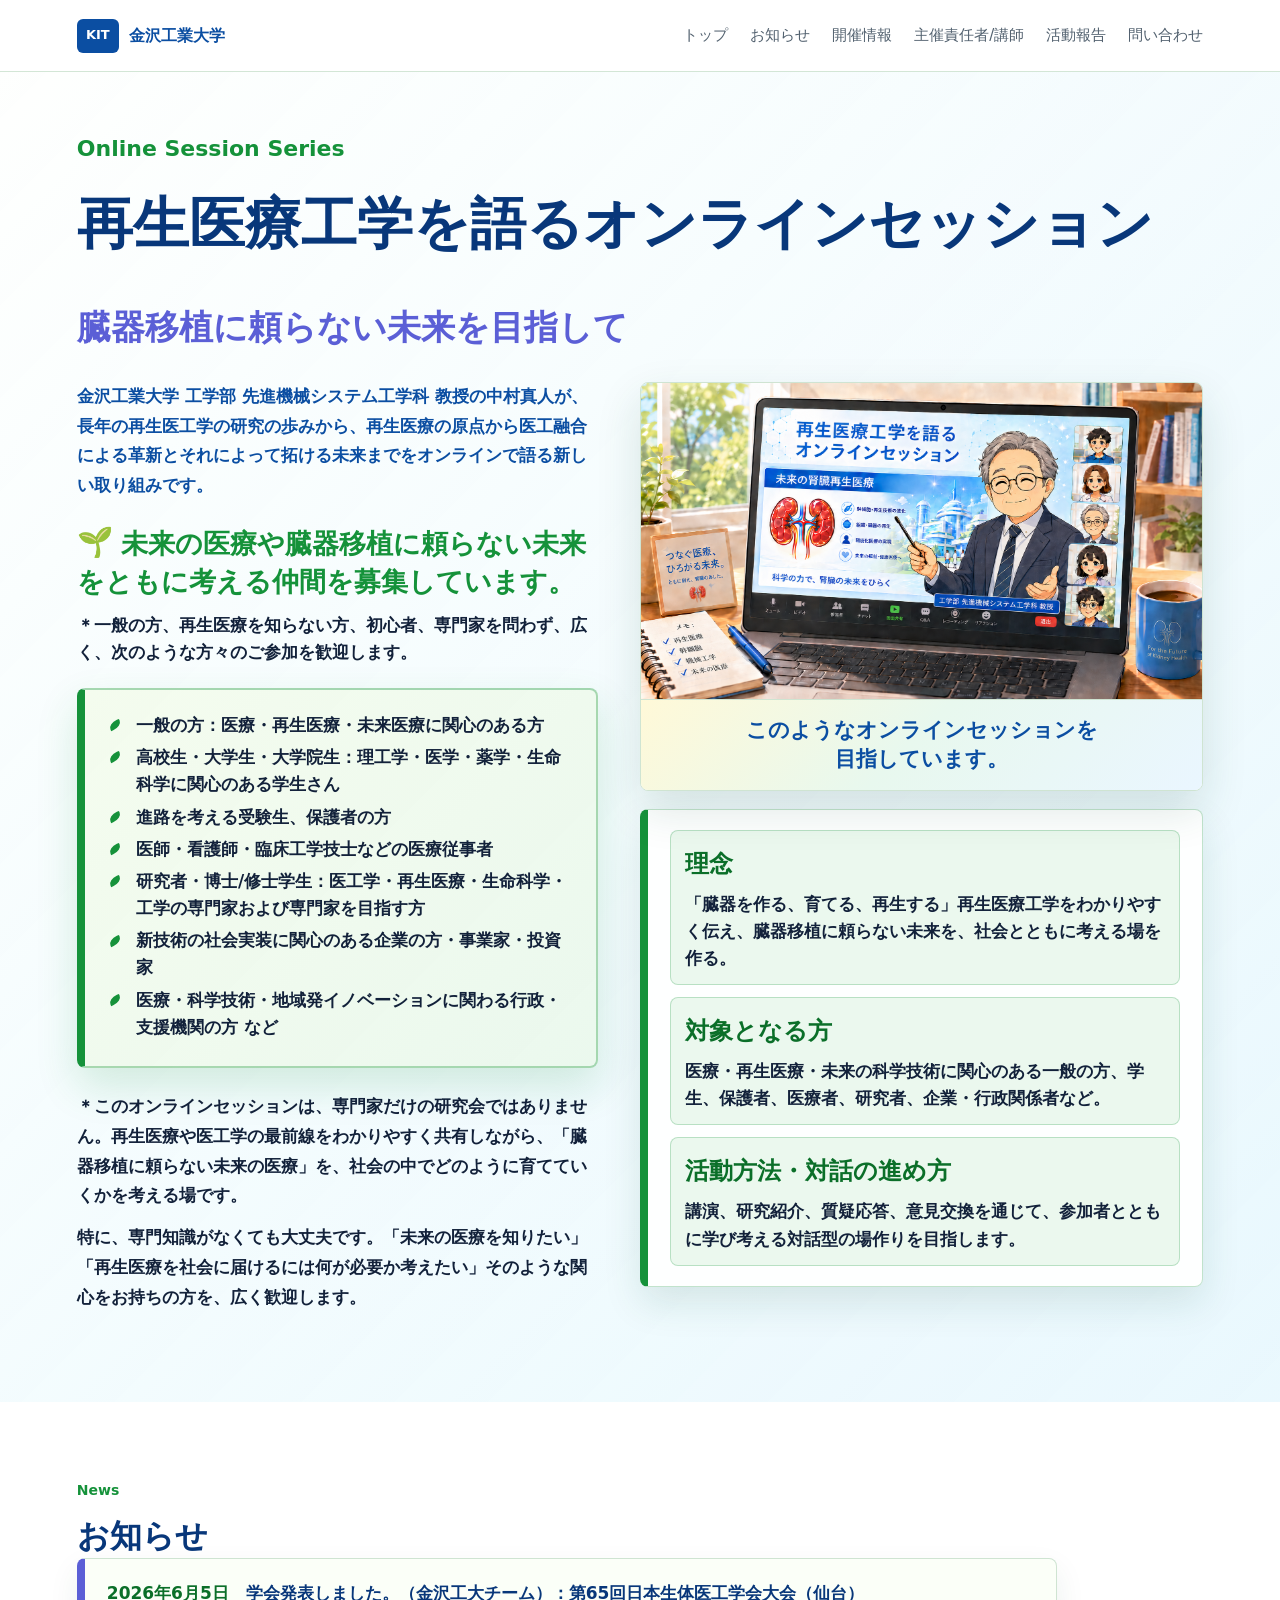
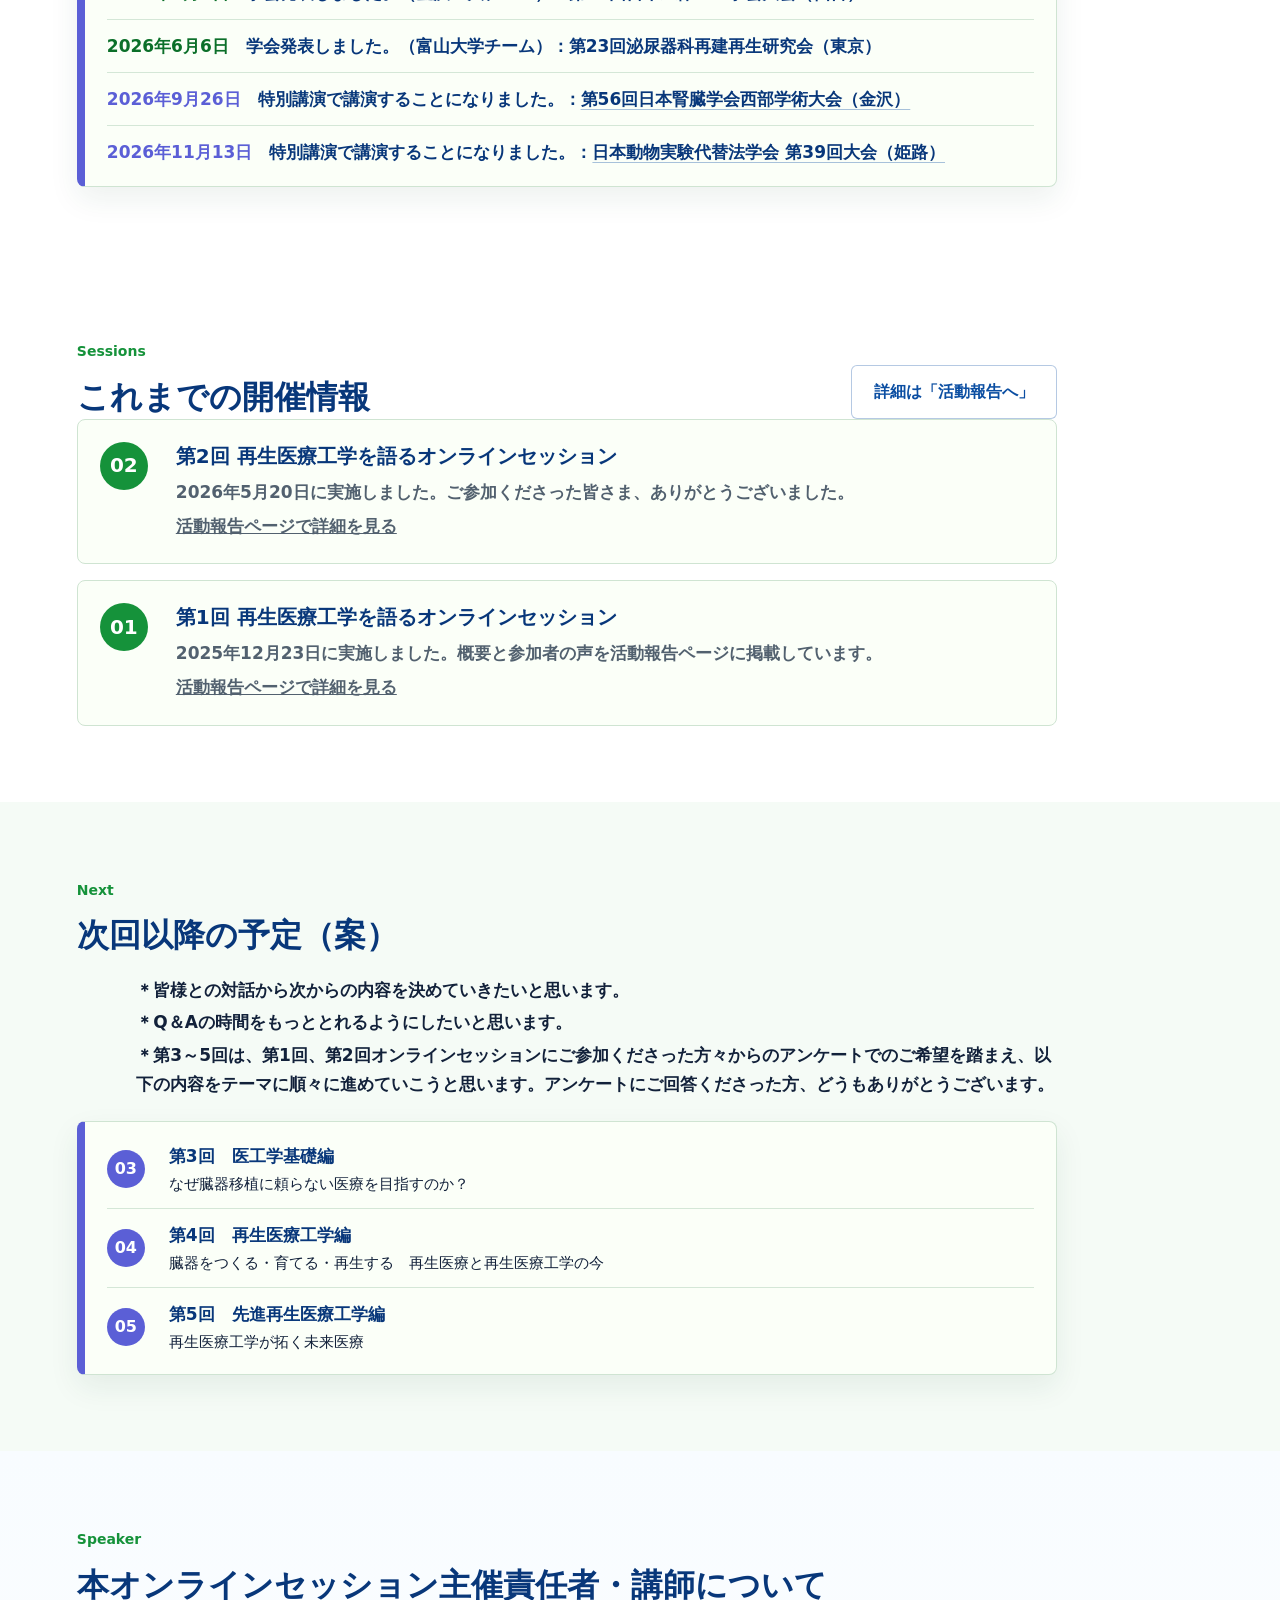
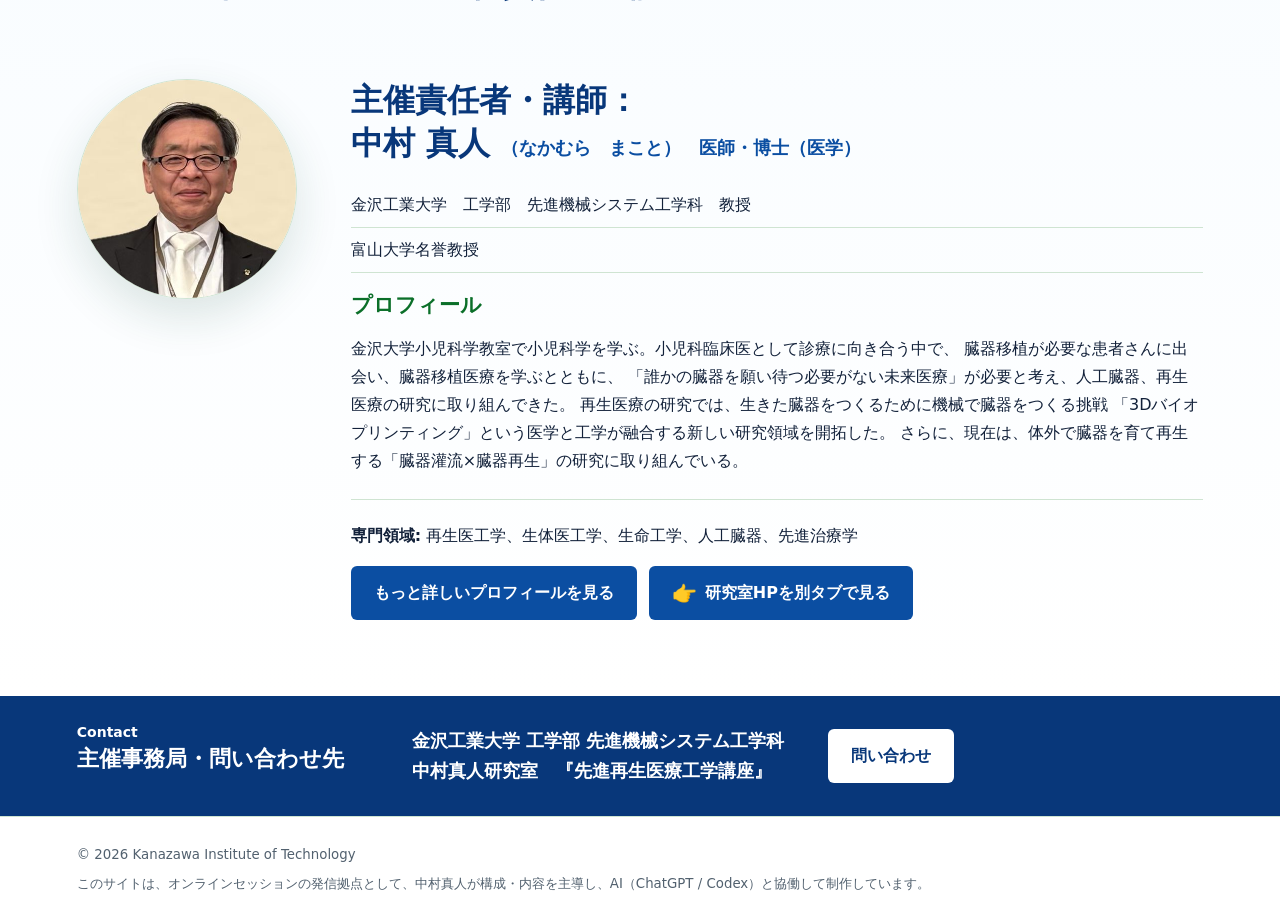
==== index.html @ 7a3cc698 "Clarify lab link opens in new tab" ====
<!doctype html>
<html lang="ja">
  <head>
    <meta charset="utf-8" />
    <meta name="viewport" content="width=device-width, initial-scale=1" />
    <meta
      name="description"
      content="金沢工業大学 先進再生医療工学講座による、再生医療工学を語るオンラインセッション活動の案内ページです。"
    />
    <title>再生医療工学を語るオンラインセッション</title>
    <link rel="preload" href="assets/session-online-vision.png" as="image" />
    <link rel="stylesheet" href="styles.css" />
  </head>
  <body>
    <header class="site-header">
      <a class="brand" href="#top" aria-label="金沢工業大学 オンラインセッション">
        <span class="brand-mark">KIT</span>
        <span>金沢工業大学</span>
      </a>
      <nav class="nav" aria-label="ページ内ナビゲーション">
        <a href="#top">トップ</a>
        <a href="#news">お知らせ</a>
        <a href="#sessions">開催情報</a>
        <a href="#speaker">主催責任者/講師</a>
        <a href="report-1.html">活動報告</a>
        <a href="#contact">問い合わせ</a>
      </nav>
    </header>

    <main id="top">
      <section class="hero" aria-labelledby="hero-title">
        <p class="eyebrow">Online Session Series</p>
        <h1 id="hero-title">再生医療工学を語るオンラインセッション</h1>
        <p class="hero-subtitle">臓器移植に頼らない未来を目指して</p>
        <div class="hero-content">
          <p class="lead">金沢工業大学 工学部 先進機械システム工学科 教授の中村真人が、長年の再生医工学の研究の歩みから、再生医療の原点から医工融合による革新とそれによって拓ける未来までをオンラインで語る新しい取り組みです。</p>
          <p class="hero-invite-title"><span class="invite-sprout" aria-hidden="true">🌱</span>未来の医療や臓器移植に頼らない未来をともに考える仲間を募集しています。</p>
          <p class="hero-invite-note">＊一般の方、再生医療を知らない方、初心者、専門家を問わず、広く、次のような方々のご参加を歓迎します。</p>
          <div class="hero-message">
            <ul class="message-list">
              <li>一般の方：医療・再生医療・未来医療に関心のある方</li>
              <li>高校生・大学生・大学院生：理工学・医学・薬学・生命科学に関心のある学生さん</li>
              <li>進路を考える受験生、保護者の方</li>
              <li>医師・看護師・臨床工学技士などの医療従事者</li>
              <li>研究者・博士/修士学生：医工学・再生医療・生命科学・工学の専門家および専門家を目指す方</li>
              <li>新技術の社会実装に関心のある企業の方・事業家・投資家</li>
              <li>医療・科学技術・地域発イノベーションに関わる行政・支援機関の方 など</li>
            </ul>
          </div>
          <div class="hero-note">
            <p>
              ＊このオンラインセッションは、専門家だけの研究会ではありません。再生医療や医工学の最前線をわかりやすく共有しながら、「臓器移植に頼らない未来の医療」を、社会の中でどのように育てていくかを考える場です。
            </p>
            <p>
              特に、専門知識がなくても大丈夫です。「未来の医療を知りたい」「再生医療を社会に届けるには何が必要か考えたい」そのような関心をお持ちの方を、広く歓迎します。
            </p>
          </div>
        </div>
        <div class="hero-side">
          <figure class="poster-card">
            <img src="assets/session-online-vision.png" alt="再生医療工学を語るオンラインセッションのイメージ図" />
            <figcaption class="poster-message"><span>このようなオンラインセッションを</span><span>目指しています。</span></figcaption>
          </figure>
          <div class="vision-panel">
            <ul class="vision-topics">
              <li>
                <strong>理念</strong>
                <span>「臓器を作る、育てる、再生する」再生医療工学をわかりやすく伝え、臓器移植に頼らない未来を、社会とともに考える場を作る。</span>
              </li>
              <li>
                <strong>対象となる方</strong>
                <span>医療・再生医療・未来の科学技術に関心のある一般の方、学生、保護者、医療者、研究者、企業・行政関係者など。</span>
              </li>
              <li>
                <strong>活動方法・対話の進め方</strong>
                <span>講演、研究紹介、質疑応答、意見交換を通じて、参加者とともに学び考える対話型の場作りを目指します。</span>
              </li>
            </ul>
          </div>
        </div>
      </section>

      <section id="news" class="section news-section">
        <div class="section-heading section-heading-with-action">
          <div>
            <p class="section-kicker">News</p>
            <h2>お知らせ</h2>
          </div>
        </div>
        <ul class="news-list">
          <li>
            <span><time class="past-news-date" datetime="2026-06-05">2026年6月5日</time>　学会発表しました。（金沢工大チーム）：第65回日本生体医工学会大会（仙台）</span>
          </li>
          <li>
            <span><time class="past-news-date" datetime="2026-06-06">2026年6月6日</time>　学会発表しました。（富山大学チーム）：第23回泌尿器科再建再生研究会（東京）</span>
          </li>
          <li>
            <span><time datetime="2026-09-26">2026年9月26日</time>　特別講演で講演することになりました。：<a href="https://www.m-toyou.com/jsnwest56/cfa.html" target="_blank" rel="noopener">第56回日本腎臓学会西部学術大会（金沢）</a></span>
          </li>
          <li>
            <span><time datetime="2026-11-13">2026年11月13日</time>　特別講演で講演することになりました。：<a href="https://jsaae39.secand.net/aisatsu.html" target="_blank" rel="noopener">日本動物実験代替法学会 第39回大会（姫路）</a></span>
          </li>
        </ul>
      </section>

      <section id="sessions" class="section program-section">
        <div class="section-heading section-heading-with-action">
          <div>
            <p class="section-kicker">Sessions</p>
            <h2>これまでの開催情報</h2>
          </div>
          <a class="button secondary section-action-button" href="report-1.html">詳細は「活動報告へ」</a>
        </div>
        <div class="program-list">
          <article class="program-item">
            <span>02</span>
            <div>
              <h3>第2回 再生医療工学を語るオンラインセッション</h3>
              <p>2026年5月20日に実施しました。ご参加くださった皆さま、ありがとうございました。</p>
              <p><a href="report-1.html#report-2">活動報告ページで詳細を見る</a></p>
            </div>
          </article>
          <article class="program-item">
            <span>01</span>
            <div>
              <h3>第1回 再生医療工学を語るオンラインセッション</h3>
              <p>2025年12月23日に実施しました。概要と参加者の声を活動報告ページに掲載しています。</p>
              <p><a href="report-1.html#report-1">活動報告ページで詳細を見る</a></p>
            </div>
          </article>
        </div>
      </section>

      <section class="section upcoming-section">
        <div class="section-heading upcoming-heading">
          <p class="section-kicker">Next</p>
          <h2>次回以降の予定（案）</h2>
          <ul class="section-notes">
            <li>皆様との対話から次からの内容を決めていきたいと思います。</li>
            <li>Q＆Aの時間をもっととれるようにしたいと思います。</li>
            <li>第3～5回は、第1回、第2回オンラインセッションにご参加くださった方々からのアンケートでのご希望を踏まえ、以下の内容をテーマに順々に進めていこうと思います。アンケートにご回答くださった方、どうもありがとうございます。</li>
          </ul>
        </div>
        <ul class="upcoming-list">
          <li><span class="upcoming-number">03</span><div><strong>第3回　医工学基礎編</strong><span class="upcoming-detail">なぜ臓器移植に頼らない医療を目指すのか？</span></div></li>
          <li><span class="upcoming-number">04</span><div><strong>第4回　再生医療工学編</strong><span class="upcoming-detail">臓器をつくる・育てる・再生する　再生医療と再生医療工学の今</span></div></li>
          <li><span class="upcoming-number">05</span><div><strong>第5回　先進再生医療工学編</strong><span class="upcoming-detail">再生医療工学が拓く未来医療</span></div></li>
        </ul>
      </section>

      <section id="speaker" class="section speaker-section">
        <div class="section-heading speaker-section-heading">
          <p class="section-kicker">Speaker</p>
          <h2>本オンラインセッション主催責任者・講師について</h2>
        </div>
        <div class="speaker-photo">
          <img src="assets/speaker-nakamura.jpg" alt="中村真人先生の写真" />
        </div>
        <div class="speaker-copy">
          <h2>主催責任者・講師：<br />中村 真人 <small>（なかむら　まこと）　医師・博士（医学）</small></h2>
          <ul class="plain-list">
            <li>金沢工業大学　工学部　先進機械システム工学科　教授</li>
            <li>富山大学名誉教授</li>
          </ul>
          <h3>プロフィール</h3>
          <p>
            金沢大学小児科学教室で小児科学を学ぶ。小児科臨床医として診療に向き合う中で、
            臓器移植が必要な患者さんに出会い、臓器移植医療を学ぶとともに、
            「誰かの臓器を願い待つ必要がない未来医療」が必要と考え、人工臓器、再生医療の研究に取り組んできた。
            再生医療の研究では、生きた臓器をつくるために機械で臓器をつくる挑戦
            「3Dバイオプリンティング」という医学と工学が融合する新しい研究領域を開拓した。
            さらに、現在は、体外で臓器を育て再生する「臓器灌流×臓器再生」の研究に取り組んでいる。
          </p>
          <div class="speaker-extra">
            <p><strong>専門領域:</strong> 再生医工学、生体医工学、生命工学、人工臓器、先進治療学</p>
            <div class="speaker-links">
              <a class="button profile-button" href="speaker-profile.html">もっと詳しいプロフィールを見る</a>
              <a class="button lab-button" href="https://kitnet.jp/laboratories/labo0247/index.html" target="_blank" rel="noopener">
                <span aria-hidden="true">👉</span>
                研究室HPを別タブで見る
              </a>
            </div>
          </div>
        </div>
      </section>

      <section id="contact" class="section contact-section">
        <div>
          <p class="section-kicker">Contact</p>
          <h2>主催事務局・問い合わせ先</h2>
        </div>
        <div>
          <p class="contact-office">金沢工業大学 工学部 先進機械システム工学科<br />中村真人研究室　『先進再生医療工学講座』</p>
          <a class="button contact-button" href="mailto:kitnakalab@gmail.com?subject=%E3%82%AA%E3%83%B3%E3%83%A9%E3%82%A4%E3%83%B3%E3%82%BB%E3%83%83%E3%82%B7%E3%83%A7%E3%83%B3%E3%81%AE%E5%95%8F%E3%81%84%E5%90%88%E3%82%8F%E3%81%9B">問い合わせ</a>
        </div>
      </section>
    </main>

    <footer class="site-footer">
      <small>&copy; 2026 Kanazawa Institute of Technology</small>
      <small>このサイトは、オンラインセッションの発信拠点として、中村真人が構成・内容を主導し、AI（ChatGPT / Codex）と協働して制作しています。</small>
    </footer>
  </body>
</html>
---- styles.css ----
:root {
  --ink: #12213a;
  --muted: #52616f;
  --line: #cfe4d2;
  --paper: #f5fbf6;
  --white: #ffffff;
  --blue: #0b4ea2;
  --blue-dark: #08377a;
  --green: #15923a;
  --green-dark: #0b6f29;
  --soft-green: #eaf8ed;
  --yellow: #f3d65b;
  --shadow: 0 18px 45px rgba(20, 80, 54, 0.14);
}

* {
  box-sizing: border-box;
}

html {
  scroll-behavior: smooth;
}

body {
  margin: 0;
  color: var(--ink);
  font-family:
    "Yu Gothic", "Hiragino Kaku Gothic ProN", Meiryo, system-ui, sans-serif;
  line-height: 1.75;
  background: var(--paper);
}

a {
  color: inherit;
}

img {
  display: block;
  max-width: 100%;
}

.site-header {
  position: sticky;
  top: 0;
  z-index: 10;
  display: flex;
  align-items: center;
  justify-content: space-between;
  gap: 24px;
  min-height: 72px;
  padding: 0 6vw;
  background: rgba(255, 255, 255, 0.94);
  border-bottom: 1px solid rgba(207, 228, 210, 0.9);
  backdrop-filter: blur(14px);
}

.brand {
  display: inline-flex;
  align-items: center;
  gap: 10px;
  color: var(--blue);
  font-weight: 700;
  text-decoration: none;
  white-space: nowrap;
}

.brand-mark {
  display: grid;
  width: 42px;
  height: 34px;
  place-items: center;
  color: var(--white);
  background: var(--blue);
  border-radius: 6px;
  font-size: 13px;
}

.nav {
  display: flex;
  gap: 22px;
  color: var(--muted);
  font-size: 15px;
}

.nav a {
  text-decoration: none;
}

section[id] {
  scroll-margin-top: 92px;
}

.report-card[id] {
  scroll-margin-top: 96px;
}

.hero {
  position: relative;
  display: grid;
  grid-template-columns: minmax(0, 1fr) minmax(420px, 50%);
  gap: 24px 42px;
  align-items: start;
  min-height: calc(100vh - 72px);
  padding: 58px 6vw 68px;
  overflow: hidden;
  background:
    linear-gradient(135deg, rgba(255, 255, 255, 0.96), rgba(231, 248, 255, 0.85)),
    linear-gradient(180deg, rgba(234, 248, 237, 0.72), rgba(255, 255, 255, 0));
}

.hero-content,
.hero-side,
.poster-card {
  position: relative;
  z-index: 1;
}

.hero-side {
  display: flex;
  flex-direction: column;
  gap: 18px;
  align-items: stretch;
}

.hero > .eyebrow,
.hero > h1,
.hero > .hero-subtitle {
  grid-column: 1 / -1;
}

.hero > .eyebrow {
  margin-bottom: 0;
}

.hero > h1 {
  max-width: none;
  white-space: nowrap;
}

.eyebrow,
.section-kicker {
  margin: 0 0 12px;
  color: var(--green);
  font-size: 14px;
  font-weight: 800;
  letter-spacing: 0;
}

h1,
h2,
h3,
p {
  margin-top: 0;
}

h1 {
  margin-bottom: 22px;
  color: var(--blue-dark);
  font-size: clamp(32px, 4.8vw, 56px);
  line-height: 1.12;
  letter-spacing: 0;
}

h2 {
  margin-bottom: 18px;
  color: var(--blue-dark);
  font-size: 32px;
  line-height: 1.35;
}

h3 {
  margin-bottom: 14px;
  color: var(--green-dark);
  font-size: 21px;
  line-height: 1.4;
}

.overview-title {
  font-size: 28px;
}

.hero-subtitle {
  margin-bottom: 4px;
  color: #5b5fd6;
  font-size: clamp(24px, 3vw, 34px);
  font-weight: 800;
  line-height: 1.55;
}

.hero-subtitle span {
  font-size: 20px;
}

.hero .eyebrow {
  font-size: 22px;
}

.lead {
  margin-bottom: 24px;
  color: var(--blue);
  font-size: 17px;
  font-weight: 800;
}

.hero-invite-title {
  margin-bottom: 10px;
  color: var(--green);
  font-size: 27px;
  font-weight: 900;
  line-height: 1.42;
}

.hero-invite-note {
  margin-bottom: 18px;
  color: var(--ink);
  font-size: 17px;
  font-weight: 600;
  line-height: 1.6;
}

.invite-sprout {
  display: inline-block;
  margin-right: 8px;
  font-size: 1.08em;
  line-height: 1;
  vertical-align: 0.02em;
}

.hero-message {
  max-width: 760px;
  margin: 22px 0 24px;
  padding: 22px 24px 20px;
  background: linear-gradient(135deg, rgba(244, 252, 238, 0.98), rgba(234, 248, 237, 0.96));
  border: 2px solid rgba(21, 146, 58, 0.34);
  border-left: 8px solid var(--green);
  border-radius: 8px;
  box-shadow: 0 18px 42px rgba(21, 146, 58, 0.16);
}

.hero-message p {
  margin-bottom: 12px;
  color: var(--ink);
  font-size: 17px;
  font-weight: 500;
}

.hero-message p:last-child {
  margin-bottom: 0;
}

.hero-note {
  max-width: 760px;
  margin: 18px 0 22px;
}

.hero-note p {
  margin-bottom: 12px;
  color: var(--ink);
  font-size: 17px;
  font-weight: 600;
}

.hero-note p:last-child {
  margin-bottom: 0;
}

.message-title {
  margin-bottom: 16px;
  color: var(--blue-dark);
  font-family: "Yu Mincho", "Hiragino Mincho ProN", "Yu Gothic", Meiryo, serif;
  font-size: 27px;
  font-weight: 900;
  line-height: 1.42;
}

.message-heading {
  color: var(--blue-dark);
  font-weight: 800;
}

.message-list {
  margin: 0;
  padding-left: 0;
  color: var(--ink);
  font-size: 17px;
  font-weight: 600;
  line-height: 1.6;
  list-style: none;
}

.message-list li {
  position: relative;
  margin-bottom: 5px;
  padding-left: 1.6em;
}

.message-list li::before {
  position: absolute;
  top: 0.55em;
  left: 0;
  width: 0.72em;
  height: 0.46em;
  content: "";
  background: var(--green);
  border-radius: 80% 0 80% 0;
  transform: rotate(-24deg);
}

.hero-actions {
  display: flex;
  flex-wrap: wrap;
  gap: 12px;
  margin-top: 22px;
}

.button {
  display: inline-flex;
  align-items: center;
  justify-content: center;
  min-height: 50px;
  padding: 12px 22px;
  border: 1px solid transparent;
  border-radius: 6px;
  font-weight: 800;
  text-decoration: none;
  cursor: pointer;
}

.button.primary {
  color: var(--white);
  background: var(--green);
}

.button.primary:hover {
  background: var(--green-dark);
}

.button.secondary {
  color: var(--blue);
  border-color: rgba(11, 78, 162, 0.3);
  background: var(--white);
}

.button.download-button {
  margin-top: 14px;
  color: var(--green-dark);
  background: var(--white);
  border-color: rgba(21, 146, 58, 0.35);
}

.button.contact-button {
  margin-top: 0;
  color: var(--blue-dark);
  background: var(--white);
  border-color: rgba(255, 255, 255, 0.45);
}

.poster-card {
  justify-self: end;
  width: 100%;
  max-width: 640px;
  margin: 0;
  overflow: hidden;
  background: var(--white);
  border: 1px solid var(--line);
  border-radius: 8px;
  box-shadow: var(--shadow);
}

.poster-message {
  padding: 16px 18px;
  color: var(--blue);
  background: linear-gradient(135deg, #fff9d8 0%, #e8f8ee 48%, #eaf6ff 100%);
  border-top: 1px solid var(--line);
  font-family: "Yu Gothic", "Hiragino Maru Gothic ProN", "Meiryo", system-ui, sans-serif;
  font-size: 21px;
  font-weight: 900;
  line-height: 1.38;
  text-align: center;
}

.poster-message span {
  display: block;
}

.poster-card img {
  width: 100%;
  aspect-ratio: 16 / 9;
  object-fit: cover;
}

.event-summary {
  display: grid;
  grid-template-columns: max-content;
  gap: 10px;
  width: fit-content;
  max-width: 100%;
  margin: 0;
}

.hero-side .event-summary {
  width: 100%;
  grid-template-columns: 1fr;
}

.hero-side .hero-actions {
  display: grid;
  grid-template-columns: repeat(3, minmax(0, 1fr));
  gap: 10px;
  margin-top: 0;
}

.hero-side .button {
  padding-right: 10px;
  padding-left: 10px;
}

.vision-panel {
  width: 100%;
  padding: 20px 22px;
  color: var(--ink);
  background: rgba(255, 255, 255, 0.92);
  border: 1px solid rgba(21, 146, 58, 0.26);
  border-left: 8px solid var(--green);
  border-radius: 8px;
  box-shadow: 0 16px 38px rgba(20, 80, 54, 0.12);
}

.vision-panel h2 {
  margin-bottom: 14px;
  color: var(--green-dark);
  font-size: 24px;
  line-height: 1.35;
}

.vision-panel p {
  margin-bottom: 12px;
  font-size: 17px;
  font-weight: 500;
  line-height: 1.8;
}

.vision-panel p:last-child {
  margin-bottom: 0;
}

.vision-catch {
  color: var(--blue-dark);
  font-size: 20px !important;
  font-weight: 900 !important;
  line-height: 1.65 !important;
}

.vision-topics {
  display: grid;
  gap: 12px;
  margin: 0;
  padding: 0;
  list-style: none;
}

.vision-topics li {
  padding: 12px 14px;
  color: var(--green-dark);
  background: rgba(234, 248, 237, 0.92);
  border: 1px solid rgba(21, 146, 58, 0.24);
  border-radius: 8px;
}

.vision-topics strong {
  display: block;
  margin-bottom: 6px;
  font-size: 24px;
  font-weight: 900;
}

.vision-topics span {
  display: block;
  color: var(--ink);
  font-size: 17px;
  font-weight: 600;
  line-height: 1.6;
}

.vision-signature {
  padding-top: 4px;
  color: var(--blue-dark);
  font-size: 14px !important;
  font-weight: 800 !important;
  text-align: right;
}

.event-summary div {
  display: grid;
  grid-template-columns: 54px 1fr;
  gap: 4px 14px;
  align-items: center;
  justify-content: start;
  padding: 18px;
  background: var(--white);
  border: 1px solid var(--line);
  border-radius: 8px;
  box-shadow: 0 10px 28px rgba(20, 80, 54, 0.09);
}

.event-summary .event-meta-combined {
  grid-column: 1 / -1;
  display: grid;
  grid-template-columns: repeat(2, max-content);
  gap: 12px;
}

.event-summary .event-meta-row {
  display: grid;
  grid-template-columns: max-content max-content;
  gap: 14px;
  align-items: center;
  justify-content: start;
  padding: 0;
  border: 0;
  box-shadow: none;
}

.event-summary .event-date {
  grid-column: 1 / -1;
  grid-template-columns: max-content max-content;
  padding: 22px 24px;
}

.event-summary .event-date .summary-icon {
  width: 64px;
  height: 52px;
  font-size: 16px;
}

.event-summary .event-date strong {
  display: flex;
  gap: 12px;
  align-items: baseline;
  font-size: 24px;
}

.event-summary .event-date strong span {
  white-space: nowrap;
}

.summary-icon {
  grid-row: span 2;
  display: grid;
  width: 54px;
  height: 44px;
  place-items: center;
  color: var(--white);
  background: var(--green);
  border-radius: 6px;
  font-size: 14px;
  font-weight: 800;
}

.event-summary strong {
  color: var(--green-dark);
  font-size: 17px;
  line-height: 1.45;
  text-align: left;
  white-space: nowrap;
}

.section {
  padding: 76px 6vw;
}

.split,
.contact-section,
.speaker-section {
  display: grid;
  grid-template-columns: minmax(0, 0.95fr) minmax(320px, 1.05fr);
  gap: 54px;
  align-items: start;
}

.entry-section {
  max-width: 980px;
}

.recommend-box,
.entry-panel {
  padding: 28px;
  background: var(--white);
  border: 1px solid var(--line);
  border-radius: 8px;
  box-shadow: var(--shadow);
}

.leaf-list,
.plain-list {
  margin: 0;
  padding: 0;
  list-style: none;
}

.leaf-list li {
  position: relative;
  margin-bottom: 10px;
  padding-left: 28px;
}

.leaf-list li::before {
  position: absolute;
  left: 0;
  top: 0.48em;
  width: 14px;
  height: 14px;
  content: "";
  background: var(--green);
  border-radius: 80% 0 80% 0;
  transform: rotate(-18deg);
}

.program-section {
  background: var(--white);
}

.news-section {
  background: var(--white);
}

.news-list {
  display: grid;
  gap: 0;
  max-width: 980px;
  background: #fbfff8;
  border: 1px solid var(--line);
  border-left: 8px solid #5b5fd6;
  border-radius: 8px;
  box-shadow: 0 12px 30px rgba(20, 80, 54, 0.08);
  list-style: none;
  margin: 0;
  padding: 8px 22px;
}

.news-list li {
  padding: 12px 0;
  border-bottom: 1px solid rgba(207, 228, 210, 0.86);
  color: var(--blue-dark);
  font-size: 17px;
  font-weight: 800;
  line-height: 1.65;
}

.news-list li:last-child {
  border-bottom: 0;
}

.news-list time {
  color: #5b5fd6;
  font-weight: 900;
}

.news-list time.past-news-date {
  color: var(--green-dark);
}

.news-list a,
.news-list li > span:last-child {
  color: inherit;
}

.news-list a {
  text-decoration-color: rgba(11, 78, 162, 0.35);
  text-underline-offset: 4px;
}

.upcoming-section {
  background: var(--paper);
}

.upcoming-list {
  display: grid;
  gap: 0;
  max-width: 980px;
  margin: 0;
  padding: 8px 22px;
  background: #fbfff8;
  border: 1px solid var(--line);
  border-left: 8px solid #5b5fd6;
  border-radius: 8px;
  box-shadow: 0 12px 30px rgba(20, 80, 54, 0.08);
  list-style: none;
}

.upcoming-list li {
  display: grid;
  grid-template-columns: 48px 1fr;
  gap: 14px;
  align-items: center;
  padding: 12px 0;
  color: var(--blue-dark);
  border-bottom: 1px solid rgba(207, 228, 210, 0.86);
  font-size: 17px;
  font-weight: 800;
  line-height: 1.65;
}

.upcoming-list li:last-child {
  border-bottom: 0;
}

.upcoming-number {
  display: grid;
  width: 38px;
  height: 38px;
  place-items: center;
  color: var(--white);
  background: #5b5fd6;
  border-radius: 50%;
  font-size: 16px;
  font-weight: 900;
}

.upcoming-list strong {
  display: block;
  color: var(--blue-dark);
  font-weight: 800;
}

.upcoming-detail {
  display: block;
  margin-top: 2px;
  color: var(--ink);
  font-size: 15px;
  font-weight: 400;
  line-height: 1.6;
}

.section-heading {
  max-width: 760px;
}

.section-heading.upcoming-heading {
  max-width: 980px;
}

.section-lead {
  margin-bottom: 22px;
  padding-left: 3.5em;
  color: var(--ink);
  font-size: 17px;
  font-weight: 600;
  line-height: 1.7;
}

.section-notes {
  display: grid;
  gap: 4px;
  max-width: 980px;
  margin: 0 0 22px;
  padding-left: 3.5em;
  color: var(--ink);
  font-size: 17px;
  font-weight: 600;
  line-height: 1.7;
  list-style: none;
}

.section-notes li::before {
  content: "＊";
}

.section-heading-with-action {
  display: flex;
  align-items: end;
  justify-content: space-between;
  gap: 18px;
  max-width: 980px;
}

.section-heading-with-action h2 {
  margin-bottom: 0;
}

.section-action-button {
  flex: 0 0 auto;
}

.program-list {
  display: grid;
  gap: 16px;
  max-width: 980px;
}

.program-item {
  display: grid;
  grid-template-columns: 58px 1fr;
  gap: 18px;
  align-items: start;
  padding: 22px;
  background: #fbfff8;
  border: 1px solid var(--line);
  border-radius: 8px;
}

.program-item span {
  display: grid;
  width: 48px;
  height: 48px;
  place-items: center;
  color: var(--white);
  background: var(--green);
  border-radius: 50%;
  font-size: 20px;
  font-weight: 800;
}

.upcoming-section .program-item > span {
  background: #5b5fd6;
}

.program-item h3 {
  margin-bottom: 8px;
  color: var(--blue-dark);
  font-size: 20px;
}

.program-item h3 small {
  color: var(--ink);
  font-size: 0.9em;
  font-weight: 700;
}

.program-item p {
  margin: 0;
  color: var(--muted);
  font-size: 17px;
  font-weight: 700;
}

.program-item p + p {
  margin-top: 4px;
}

.speaker-section {
  grid-template-columns: minmax(220px, 0.36fr) minmax(0, 1.64fr);
  background: linear-gradient(180deg, #f8fcff, var(--white));
}

.speaker-section-heading {
  grid-column: 1 / -1;
  max-width: 980px;
}

.speaker-photo {
  overflow: hidden;
  max-width: 300px;
  border: 1px solid var(--line);
  border-radius: 50%;
  box-shadow: var(--shadow);
}

.speaker-photo img {
  width: 100%;
  aspect-ratio: 1 / 1;
  object-fit: cover;
}

.speaker-copy small {
  color: var(--blue);
  font-size: 18px;
}

.office-title {
  margin: 18px 0 8px;
  color: var(--green-dark);
  font-size: 21px;
  line-height: 1.4;
}

.office-name {
  font-size: 21px;
  font-weight: 700;
  line-height: 1.6;
}

.speaker-title {
  margin-bottom: 14px;
  color: var(--green-dark);
  font-weight: 800;
}

.plain-list {
  margin-bottom: 18px;
}

.plain-list li {
  padding: 8px 0;
  border-bottom: 1px solid var(--line);
}

.speaker-extra {
  display: grid;
  gap: 12px;
  margin-top: 24px;
  padding-top: 22px;
  border-top: 1px solid var(--line);
}

.speaker-extra p {
  margin-bottom: 0;
}

.speaker-links {
  display: flex;
  flex-wrap: wrap;
  gap: 12px;
  align-items: center;
}

.lab-button {
  width: fit-content;
  margin-top: 4px;
  color: var(--white);
  background: var(--blue);
}

.lab-button:hover {
  background: var(--blue-dark);
}

.profile-button {
  width: fit-content;
  margin-top: 4px;
  color: var(--white);
  background: var(--blue);
}

.profile-button:hover {
  background: var(--blue-dark);
}

.back-button {
  position: fixed;
  right: 22px;
  bottom: 22px;
  z-index: 20;
  display: inline-flex;
  align-items: center;
  justify-content: center;
  min-height: 46px;
  padding: 10px 18px;
  color: var(--white);
  background: var(--green);
  border-radius: 6px;
  box-shadow: var(--shadow);
  font-weight: 800;
  text-decoration: none;
}

.back-button:hover {
  background: var(--green-dark);
}

.lab-button span {
  margin-right: 8px;
  font-size: 20px;
  line-height: 1;
}

.profile-hero {
  display: grid;
  grid-template-columns: minmax(0, 1fr) 220px;
  gap: 32px;
  align-items: center;
  padding: 54px 6vw 48px;
  background:
    linear-gradient(135deg, rgba(255, 255, 255, 0.96), rgba(234, 248, 237, 0.9)),
    radial-gradient(circle at 80% 20%, rgba(11, 78, 162, 0.12), transparent 28%);
}

.profile-hero h1 {
  margin-bottom: 10px;
  font-size: clamp(34px, 5vw, 48px);
}

.profile-hero img {
  width: 220px;
  aspect-ratio: 1 / 1;
  object-fit: cover;
  border: 1px solid var(--line);
  border-radius: 50%;
  box-shadow: var(--shadow);
}

.profile-name {
  margin-bottom: 6px;
  color: var(--blue-dark);
  font-size: 24px;
  font-weight: 800;
}

.profile-name span {
  color: var(--green-dark);
  font-size: 18px;
}

.profile-page {
  display: grid;
  grid-template-columns: 250px minmax(0, 1fr);
  gap: 48px;
  align-items: start;
  background: var(--white);
}

.profile-toc {
  position: sticky;
  top: 96px;
  display: grid;
  gap: 10px;
  padding: 18px;
  background: var(--paper);
  border: 1px solid var(--line);
  border-radius: 8px;
}

.profile-toc a {
  color: var(--blue);
  font-weight: 800;
  text-decoration: none;
}

.profile-toc .toc-sub {
  padding-left: 12px;
  color: var(--green-dark);
  font-size: 14px;
  font-weight: 700;
}

.profile-content {
  display: grid;
  gap: 34px;
}

.profile-block[id],
.profile-block h3[id] {
  scroll-margin-top: 96px;
}

.profile-block {
  padding-bottom: 34px;
  border-bottom: 1px solid var(--line);
}

.profile-block:last-child {
  border-bottom: 0;
}

.profile-block p {
  margin-bottom: 14px;
}

.profile-list {
  margin: 0;
  padding-left: 1.2em;
}

.profile-list li {
  margin-bottom: 10px;
}

.profile-list.compact li {
  margin-bottom: 7px;
}

.profile-list li.planned-year::before {
  margin-right: 0.45em;
  content: "◦";
}

.profile-list li.planned-year {
  list-style: none;
  margin-left: -1.2em;
  color: var(--ink);
  font-weight: 800;
}

.profile-list li.planned-item {
  list-style: none;
  margin-left: 0.8em;
}

.profile-list li.planned-item::before {
  margin-right: 0.45em;
  color: var(--green);
  content: "◦";
  font-weight: 900;
}

.profile-list a {
  color: var(--blue);
  overflow-wrap: anywhere;
}

.pdf-download-inline {
  display: inline-flex;
  gap: 8px;
  align-items: center;
  margin: 8px 0 0;
  color: #4c88c4;
  font-size: 13px;
  font-weight: 700;
}

.pdf-icon-button {
  display: inline-flex;
  align-items: center;
  justify-content: center;
  width: 34px;
  height: 30px;
  color: var(--white) !important;
  background: var(--blue);
  border-radius: 6px;
  text-decoration: none;
}

.pdf-icon-button:hover {
  background: var(--blue-dark);
}

.career-list {
  display: grid;
  gap: 0;
  margin: 0;
  border: 1px solid var(--line);
  border-radius: 8px;
  overflow: hidden;
}

.career-list div {
  display: grid;
  grid-template-columns: 82px 1fr;
  gap: 12px;
  padding: 8px 12px;
  background: var(--white);
  border-bottom: 1px solid var(--line);
}

.career-list dt,
.career-list dd {
  line-height: 1.45;
}

.career-list div:nth-child(odd) {
  background: #fbfff8;
}

.career-list div:last-child {
  border-bottom: 0;
}

.profile-block h4 {
  margin: 20px 0 8px;
  color: var(--blue-dark);
  font-size: 18px;
}

.report-hero {
  padding: 54px 6vw 48px;
  color: var(--white);
  background:
    linear-gradient(135deg, rgba(8, 55, 122, 0.94), rgba(21, 146, 58, 0.84)),
    url("assets/session-poster.png") center / cover;
}

.report-hero h1 {
  color: var(--white);
}

.report-lead {
  max-width: 760px;
  margin-bottom: 0;
  font-size: 24px;
  font-weight: 800;
}

.report-summary {
  max-width: none;
  padding: 28px 6vw 0;
  background: var(--paper);
}

.report-intro {
  padding-bottom: 42px;
  background: var(--paper);
}

.report-intro h2 {
  max-width: 900px;
}

.report-meta {
  margin-bottom: 0;
  color: var(--green-dark);
  font-size: 22px;
  font-weight: 800;
}

.report-section {
  background: var(--white);
}

.report-downloads {
  display: grid;
  gap: 12px;
  padding: 28px;
  background: var(--paper);
  border: 1px solid var(--line);
  border-radius: 8px;
  box-shadow: var(--shadow);
}

.report-downloads .button {
  width: 100%;
}

.report-actions {
  display: flex;
  flex-wrap: wrap;
  gap: 12px;
  margin-top: 24px;
}

.report-secondary {
  color: var(--blue);
  background: var(--white);
  border-color: rgba(11, 78, 162, 0.28);
}

.simple-report-hero {
  display: grid;
  grid-template-columns: minmax(0, 1fr) 170px;
  gap: 28px;
  align-items: center;
  background:
    linear-gradient(135deg, rgba(8, 55, 122, 0.94), rgba(21, 146, 58, 0.84));
}

.simple-report-hero img {
  width: 170px;
  border-radius: 8px;
  background: rgba(255, 255, 255, 0.88);
}

.report-flyer {
  margin: 0;
  padding: 18px;
  background: var(--white);
  border: 1px solid var(--line);
  border-radius: 8px;
  box-shadow: var(--shadow);
}

.report-flyer img {
  width: 100%;
  border: 1px solid var(--line);
  border-radius: 6px;
}

.report-flyer figcaption {
  margin-top: 14px;
}

.survey-summary-section {
  display: grid;
  grid-template-columns: minmax(0, 1.2fr) minmax(300px, 0.8fr);
  gap: 48px;
  background: var(--soft-green);
}

.survey-summary {
  max-width: 920px;
}

.report-next {
  padding: 26px;
  background: var(--white);
  border: 1px solid var(--line);
  border-radius: 8px;
  box-shadow: var(--shadow);
}

.report-list-section {
  background: var(--paper);
}

.report-card {
  margin-top: 26px;
  overflow: hidden;
  background: var(--white);
  border: 1px solid var(--line);
  border-radius: 8px;
  box-shadow: var(--shadow);
}

.report-card-header {
  display: grid;
  grid-template-columns: 58px 1fr;
  gap: 18px;
  align-items: start;
  padding: 26px 30px;
  background: #fbfff8;
  border-bottom: 1px solid var(--line);
}

.report-card-header > span {
  display: grid;
  width: 48px;
  height: 48px;
  place-items: center;
  color: var(--white);
  background: var(--green);
  border-radius: 50%;
  font-size: 20px;
  font-weight: 800;
}

.report-card-header h3 {
  margin-bottom: 6px;
  color: var(--blue-dark);
}

.report-card-body {
  display: grid;
  grid-template-columns: minmax(0, 1.2fr) minmax(300px, 0.8fr);
  gap: 38px;
  padding: 30px;
}

.report-card-body-simple {
  grid-template-columns: 1fr;
}

.report-card-body-simple > div {
  min-width: 0;
}

.report-card-body-simple p {
  margin-bottom: 8px;
  color: var(--ink);
  font-size: 16px;
  font-weight: 400;
  overflow-wrap: anywhere;
}

.report-card-body-simple .report-note {
  margin-top: 0;
  padding-left: 1.4em;
}

.report-card-body-simple .report-survey-link {
  margin-top: 0;
  padding-left: 2.8em;
}

.report-card-body-simple a {
  overflow-wrap: anywhere;
}

.survey-button {
  margin-top: 4px;
  color: var(--blue-dark);
  background: #dff2ff;
  border-color: rgba(11, 78, 162, 0.2);
}

.survey-button:hover {
  background: #c9e9ff;
}

.fixed-home-button {
  position: fixed;
  right: 22px;
  bottom: 22px;
  z-index: 30;
  display: inline-flex;
  align-items: center;
  justify-content: center;
  min-height: 46px;
  padding: 10px 18px;
  color: var(--white);
  background: var(--green);
  border-radius: 6px;
  box-shadow: var(--shadow);
  font-weight: 800;
  text-decoration: none;
}

.fixed-home-button:hover {
  background: var(--green-dark);
}

.report-card-body h4 {
  margin: 24px 0 10px;
  color: var(--green-dark);
  font-size: 20px;
}

.report-card-body h4:first-child {
  margin-top: 0;
}

.report-response {
  margin-top: 28px;
  padding-top: 24px;
  border-top: 1px solid var(--line);
}

.report-update-date {
  margin-bottom: 4px;
  color: var(--blue);
  font-weight: 900;
}

.report-card-body h5 {
  margin: 18px 0 8px;
  color: var(--blue-dark);
  font-size: 18px;
  line-height: 1.45;
}

.report-response-list {
  margin-bottom: 16px;
}

.entry-section {
  background: var(--soft-green);
}

.entry-main-button {
  margin-top: 12px;
}

.entry-registration {
  display: flex;
  gap: 28px;
  align-items: center;
  margin-top: 10px;
}

.entry-url {
  display: block;
  margin-bottom: 18px;
  overflow-wrap: anywhere;
  color: var(--blue);
  font-size: 20px;
  font-weight: 800;
}

.entry-url-under-button {
  margin: 16px 0 0;
}

.entry-qr-card {
  display: grid;
  gap: 10px;
  justify-items: center;
  width: fit-content;
  padding: 14px;
  color: var(--blue-dark);
  background: var(--white);
  border: 1px solid var(--line);
  border-radius: 8px;
  box-shadow: var(--shadow);
  font-size: 14px;
  font-weight: 800;
  text-align: center;
  text-decoration: none;
}

.entry-qr-card img {
  width: 150px;
  height: 150px;
}

.entry-note {
  margin: 18px 0 0;
  color: var(--muted);
}

.entry-panel .button {
  width: 100%;
}

.entry-panel .button + .button {
  margin-top: 12px;
}

.contact-section {
  grid-template-columns: max-content minmax(0, max-content);
  gap: 68px;
  align-items: center;
  justify-content: start;
  padding-top: 24px;
  padding-bottom: 24px;
  background: var(--blue-dark);
  color: var(--white);
}

.contact-section h2,
.contact-section .section-kicker {
  color: var(--white);
}

.contact-section h2 {
  font-size: 22px;
}

.contact-section p {
  margin-bottom: 0;
}

.contact-section > div:last-child {
  display: flex;
  flex-wrap: wrap;
  gap: 36px 44px;
  align-items: center;
}

.contact-office {
  font-size: 18px;
  font-weight: 700;
  line-height: 1.65;
}

.page-hero {
  padding: 84px 6vw 70px;
  color: var(--white);
  background:
    linear-gradient(135deg, rgba(8, 55, 122, 0.94), rgba(21, 146, 58, 0.82)),
    url("assets/session-poster.png") center / cover;
}

.page-hero h1 {
  max-width: 820px;
  color: var(--white);
}

.page-hero p {
  max-width: 760px;
  margin-bottom: 0;
  font-size: 19px;
}

.inquiry-section {
  display: grid;
  grid-template-columns: minmax(0, 0.9fr) minmax(320px, 1.1fr);
  gap: 54px;
  align-items: start;
}

.inquiry-panel {
  padding: 30px;
  background: var(--white);
  border: 1px solid var(--line);
  border-radius: 8px;
  box-shadow: var(--shadow);
}

.site-footer {
  padding: 26px 6vw;
  color: var(--muted);
  background: var(--white);
  border-top: 1px solid var(--line);
}

.site-footer small {
  display: block;
}

.site-footer small + small {
  margin-top: 6px;
}

@media (max-width: 900px) {
  .site-header {
    align-items: flex-start;
    flex-direction: column;
    min-height: auto;
    padding: 14px 5vw;
  }

  .nav {
    width: 100%;
    justify-content: space-between;
    gap: 8px;
  }

  .hero,
  .split,
  .contact-section,
  .speaker-section,
  .inquiry-section,
  .profile-page,
  .profile-hero,
  .simple-report-hero,
  .survey-summary-section,
  .report-card-body {
    grid-template-columns: 1fr;
  }

  .contact-section {
    gap: 36px;
  }

  .contact-section > div:last-child {
    align-items: flex-start;
    flex-direction: column;
  }

  .hero {
    min-height: auto;
    padding: 54px 5vw 58px;
  }

  .hero > .eyebrow,
  .hero > h1 {
    grid-column: auto;
  }

  .hero > h1 {
    white-space: normal;
  }

  .event-summary {
    grid-template-columns: 1fr;
    width: 100%;
  }

  .section {
    padding: 62px 5vw;
  }

  .speaker-photo {
    max-width: 240px;
  }

  .profile-toc {
    position: static;
  }

  .profile-block[id],
  .profile-block h3[id] {
    scroll-margin-top: 150px;
  }

  .entry-registration {
    align-items: flex-start;
    flex-direction: column;
  }
}

@media (max-width: 560px) {
  .brand {
    display: none;
  }

  .site-header {
    padding: 8px 5vw;
  }

  .nav {
    flex-wrap: wrap;
    justify-content: flex-start;
    gap: 6px 12px;
    font-size: 13px;
    line-height: 1.25;
  }

  section[id] {
    scroll-margin-top: 84px;
  }

  .report-card[id] {
    scroll-margin-top: 96px;
  }

  h1 {
    margin-bottom: 16px;
    font-size: 25px;
    line-height: 1.22;
  }

  h2 {
    margin-bottom: 14px;
    font-size: 23px;
    line-height: 1.28;
  }

  h3 {
    font-size: 18px;
    line-height: 1.32;
  }

  .hero h1 br {
    display: none;
  }

  .hero .eyebrow {
    font-size: 18px;
  }

  .overview-title {
    font-size: 22px;
  }

  .hero-subtitle {
    font-size: 22px;
    line-height: 1.42;
    white-space: normal;
  }

  .hero-invite-title {
    font-size: 20px;
    line-height: 1.42;
  }

  .hero-invite-note {
    font-size: 17px;
  }

  .hero-subtitle span {
    font-size: 16px;
  }

  .lead {
    font-size: 17px;
  }

  .hero-message {
    padding: 16px;
  }

  .message-list,
  .hero-note p,
  .vision-topics span,
  .news-list li,
  .section-notes,
  .upcoming-list li {
    font-size: 17px;
  }

  .hero-message p {
    font-size: 17px;
  }

  .program-item h3 {
    font-size: 17px;
    line-height: 1.34;
  }

  .office-title,
  .office-name {
    font-size: 18px;
  }

  .program-item p {
    font-size: 17px;
  }

  .profile-hero h1 {
    font-size: 28px;
  }

  .profile-name {
    font-size: 21px;
  }

  .report-hero h1,
  .page-hero h1 {
    font-size: 28px;
  }

  .report-card-header {
    grid-template-columns: 42px minmax(0, 1fr);
    gap: 12px;
    padding: 20px 16px;
  }

  .report-card-header > span {
    width: 38px;
    height: 38px;
    font-size: 16px;
  }

  .report-card-header h3,
  .report-meta {
    overflow-wrap: anywhere;
  }

  .report-card-body {
    padding: 20px 16px;
  }

  .report-card-body-simple .report-note {
    padding-left: 1em;
  }

  .report-card-body-simple .report-survey-link {
    padding-left: 1.8em;
  }

  .fixed-home-button {
    right: 12px;
    bottom: 12px;
    max-width: calc(100vw - 24px);
  }

  .button {
    box-sizing: border-box;
    width: 100%;
    max-width: 100%;
  }

  .hero-actions {
    width: 100%;
  }

  .hero-side .hero-actions {
    grid-template-columns: 1fr;
  }

  .poster-card {
    width: 100%;
    max-width: 100%;
    box-sizing: border-box;
    justify-self: stretch;
  }

  .poster-card img {
    width: 100%;
    height: auto;
  }

  .poster-message {
    padding: 12px 14px;
    font-size: 16px;
  }

  .event-summary div,
  .program-item,
  .career-list div {
    grid-template-columns: 1fr;
  }

  .upcoming-list li {
    grid-template-columns: 38px 1fr;
  }

  .upcoming-detail {
    color: var(--ink);
    font-size: 15px;
    font-weight: 400;
  }

  .section-heading-with-action {
    align-items: stretch;
    flex-direction: column;
  }

  .section-action-button {
    width: fit-content;
  }

  .section-lead {
    padding-left: 0;
  }

  .section-notes {
    padding-left: 0;
  }

  .event-summary .event-date strong {
    display: grid;
    gap: 2px;
    font-size: 17px;
    line-height: 1.3;
  }

  .event-summary .event-date {
    grid-template-columns: max-content max-content;
    justify-content: start;
  }

  .event-summary .event-meta-combined {
    grid-template-columns: 1fr;
  }

  .event-summary .event-meta-row {
    grid-template-columns: max-content max-content;
    justify-content: start;
  }

  .event-summary strong {
    font-size: 17px;
  }

  .event-summary .event-date .summary-icon {
    width: 54px;
    height: 44px;
    font-size: 14px;
  }

  .profile-hero img {
    width: 180px;
  }
}
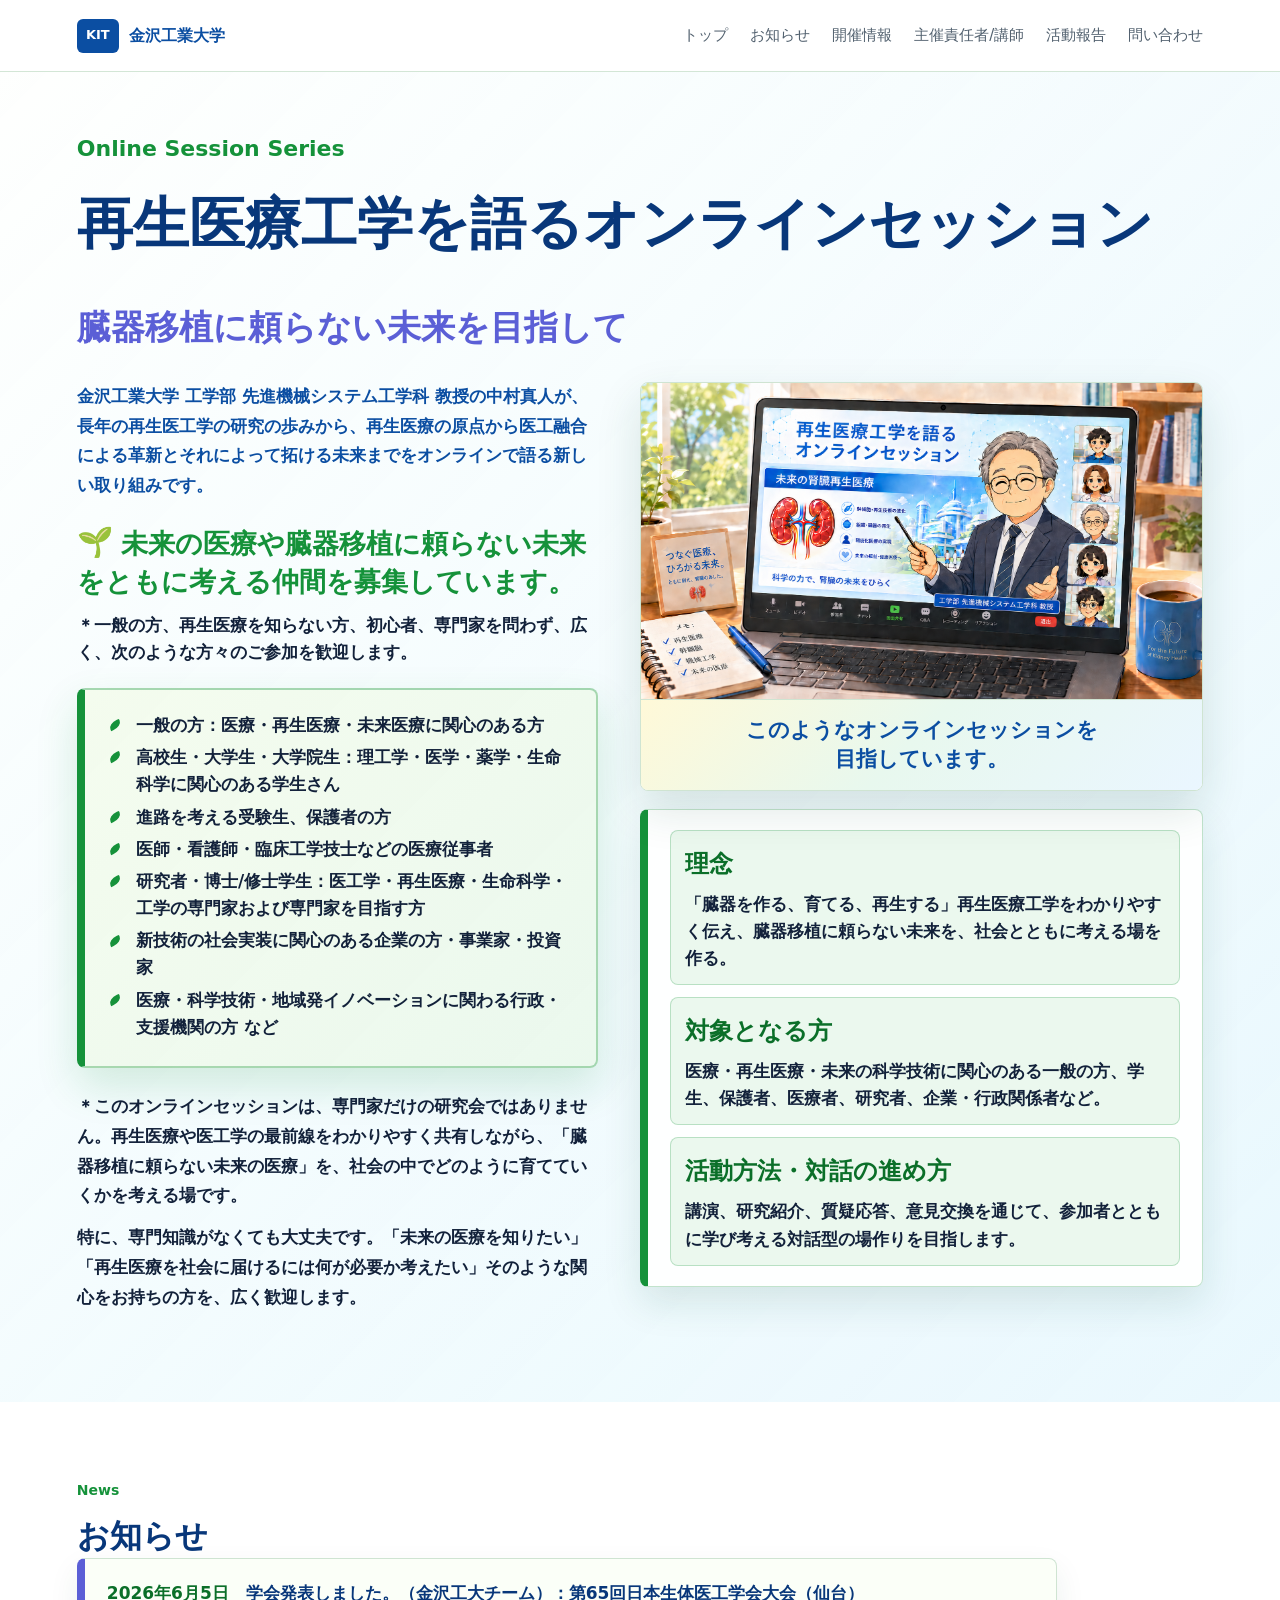
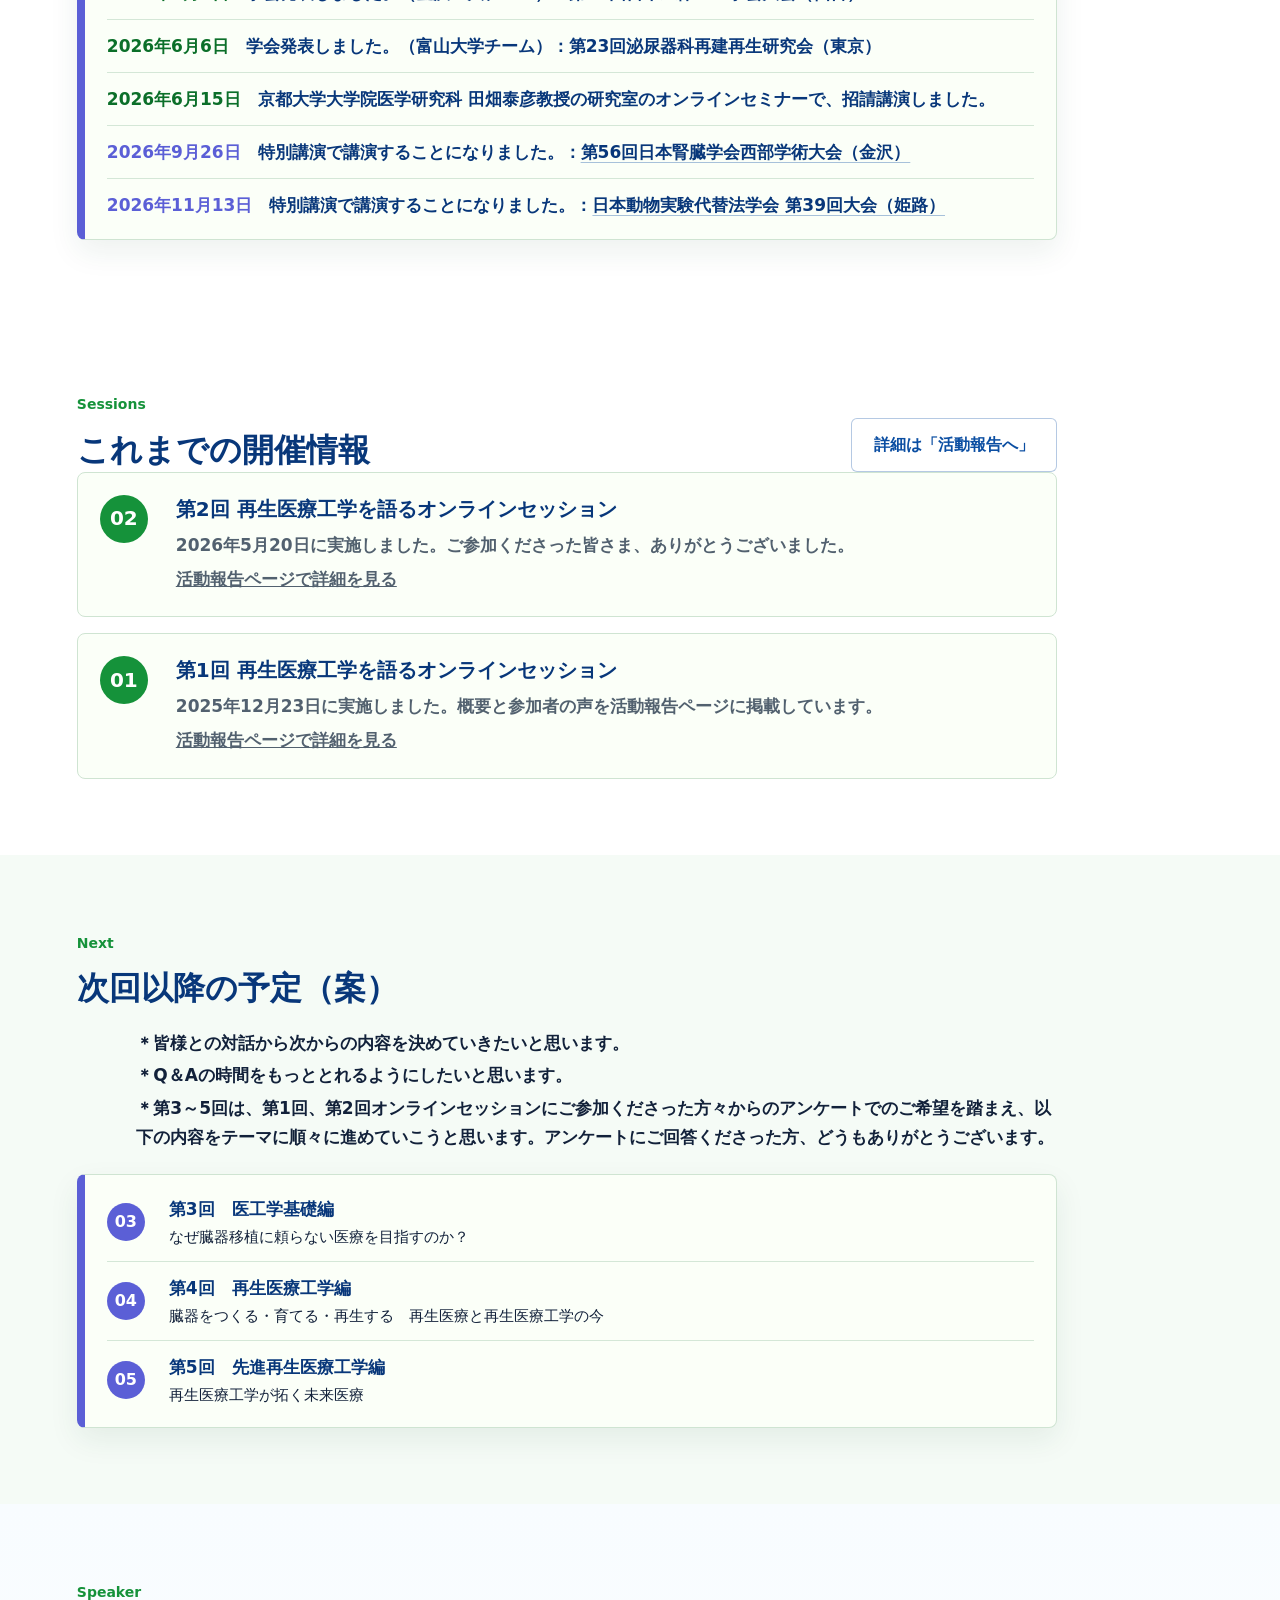
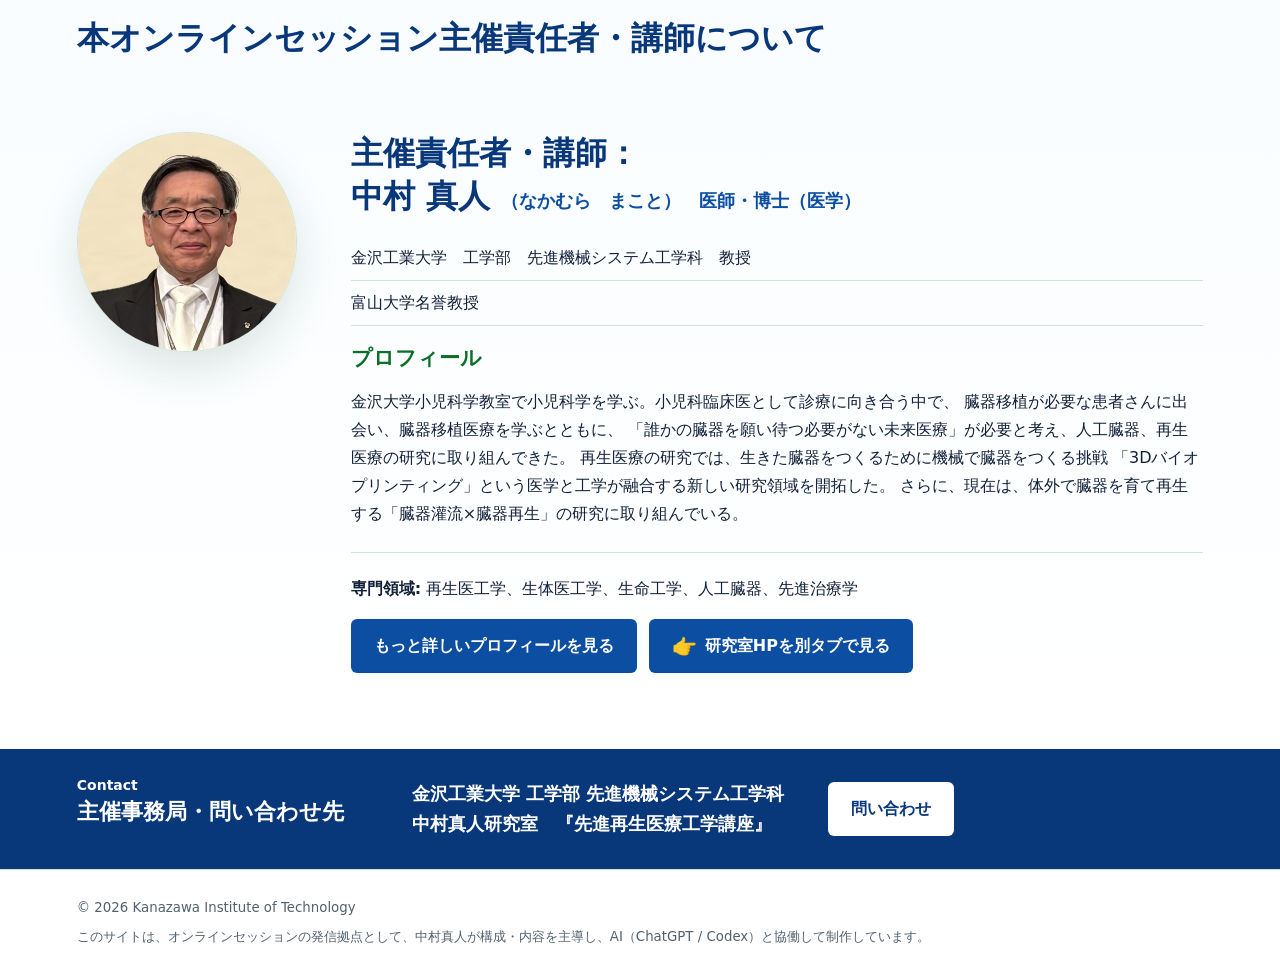
==== commit 2e337d5d: "Add Kyoto University seminar news" ====
--- a/index.html
+++ b/index.html
@@ -8,6 +8,7 @@
       content="金沢工業大学 先進再生医療工学講座による、再生医療工学を語るオンラインセッション活動の案内ページです。"
     />
     <title>再生医療工学を語るオンラインセッション</title>
+    <link rel="canonical" href="https://kitnamalab.github.io/LABSITE/" />
     <link rel="preload" href="assets/session-online-vision.png" as="image" />
     <link rel="stylesheet" href="styles.css" />
   </head>
@@ -93,6 +94,9 @@
           </li>
           <li>
             <span><time class="past-news-date" datetime="2026-06-06">2026年6月6日</time>　学会発表しました。（富山大学チーム）：第23回泌尿器科再建再生研究会（東京）</span>
+          </li>
+          <li>
+            <span><time class="past-news-date" datetime="2026-06-15">2026年6月15日</time>　京都大学大学院医学研究科 田畑泰彦教授の研究室のオンラインセミナーで、招請講演しました。</span>
           </li>
           <li>
             <span><time datetime="2026-09-26">2026年9月26日</time>　特別講演で講演することになりました。：<a href="https://www.m-toyou.com/jsnwest56/cfa.html" target="_blank" rel="noopener">第56回日本腎臓学会西部学術大会（金沢）</a></span>
--- a/styles.css
+++ b/styles.css
@@ -1238,8 +1238,21 @@
   grid-template-columns: minmax(0, 1fr) 170px;
   gap: 28px;
   align-items: center;
+  padding-top: 34px;
+  padding-bottom: 29px;
+  color: var(--blue-dark);
   background:
-    linear-gradient(135deg, rgba(8, 55, 122, 0.94), rgba(21, 146, 58, 0.84));
+    linear-gradient(135deg, #f4fff4 0%, #c9f3cf 38%, #b9e9ff 100%);
+  border-top: 4mm solid #49ad61;
+  border-bottom: 4mm solid #49ad61;
+}
+
+.simple-report-hero h1 {
+  color: var(--blue-dark);
+}
+
+.simple-report-hero .eyebrow {
+  color: var(--green-dark);
 }
 
 .simple-report-hero img {
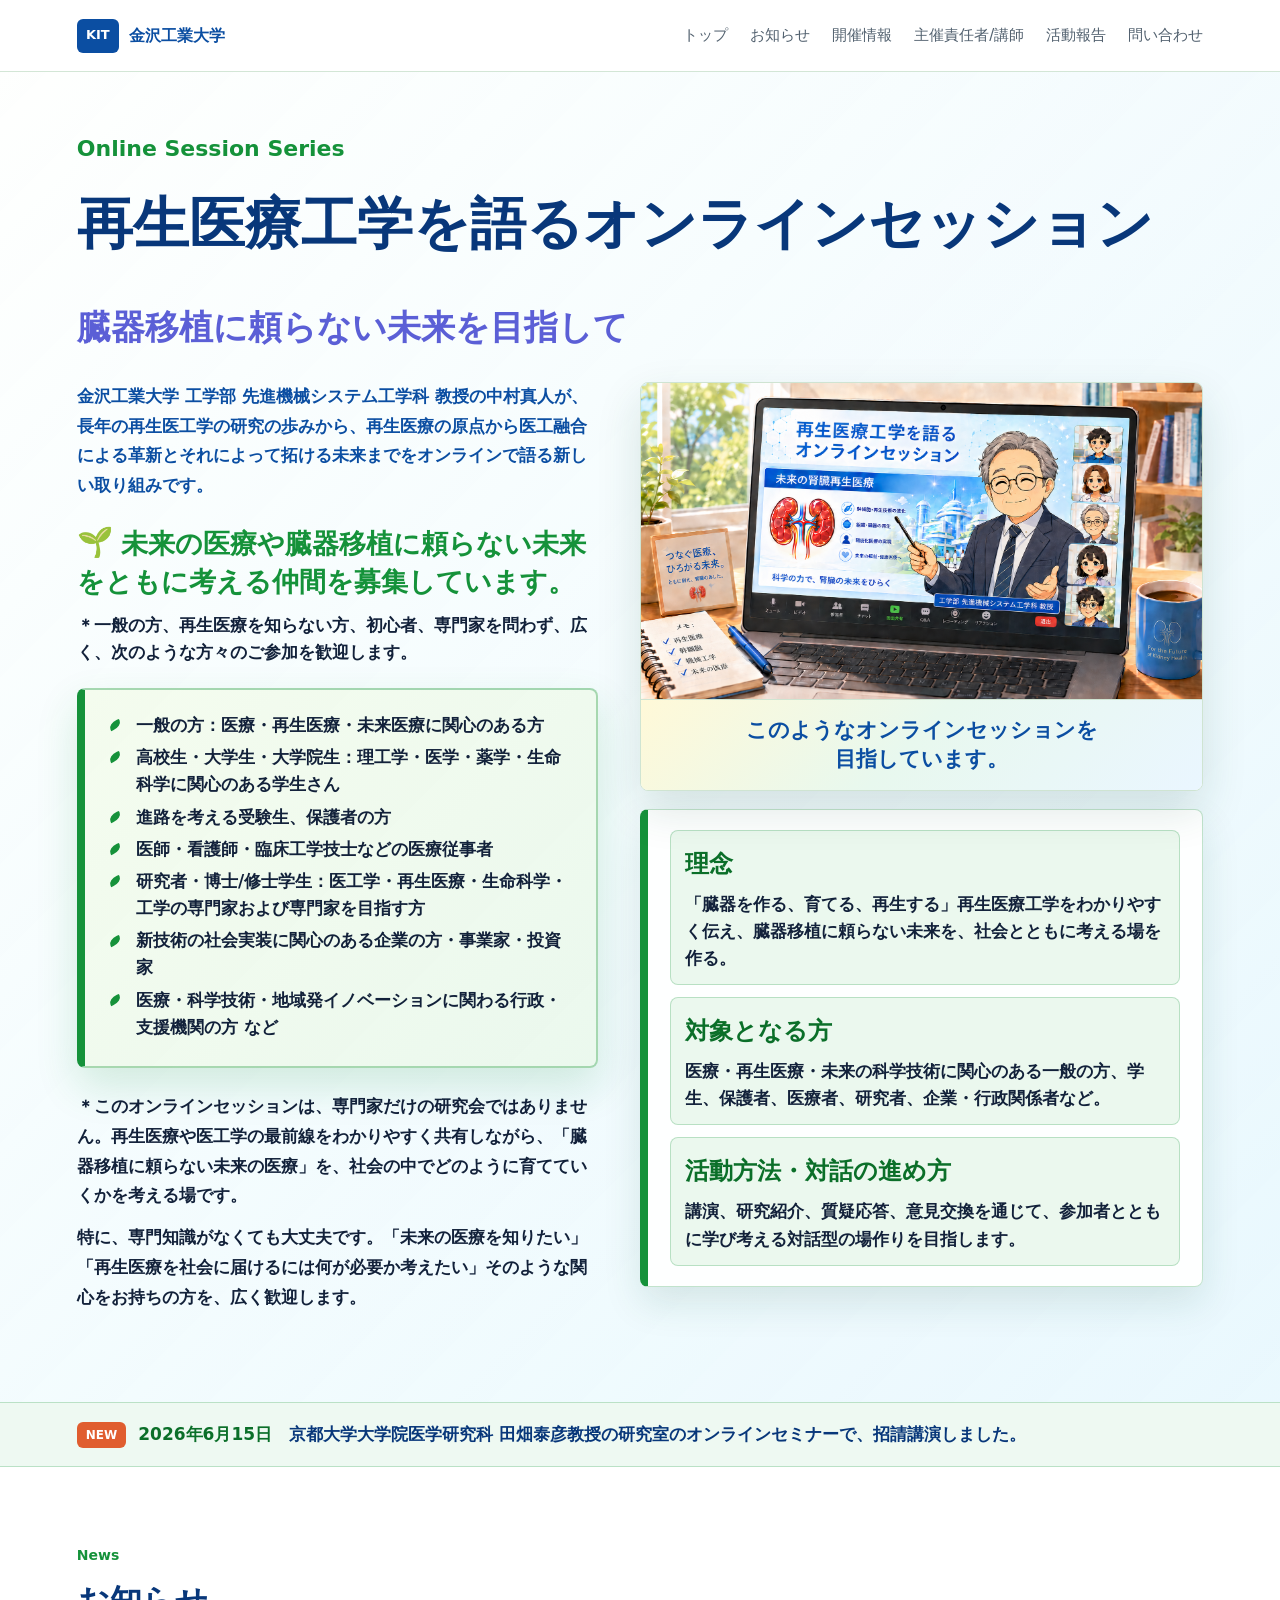
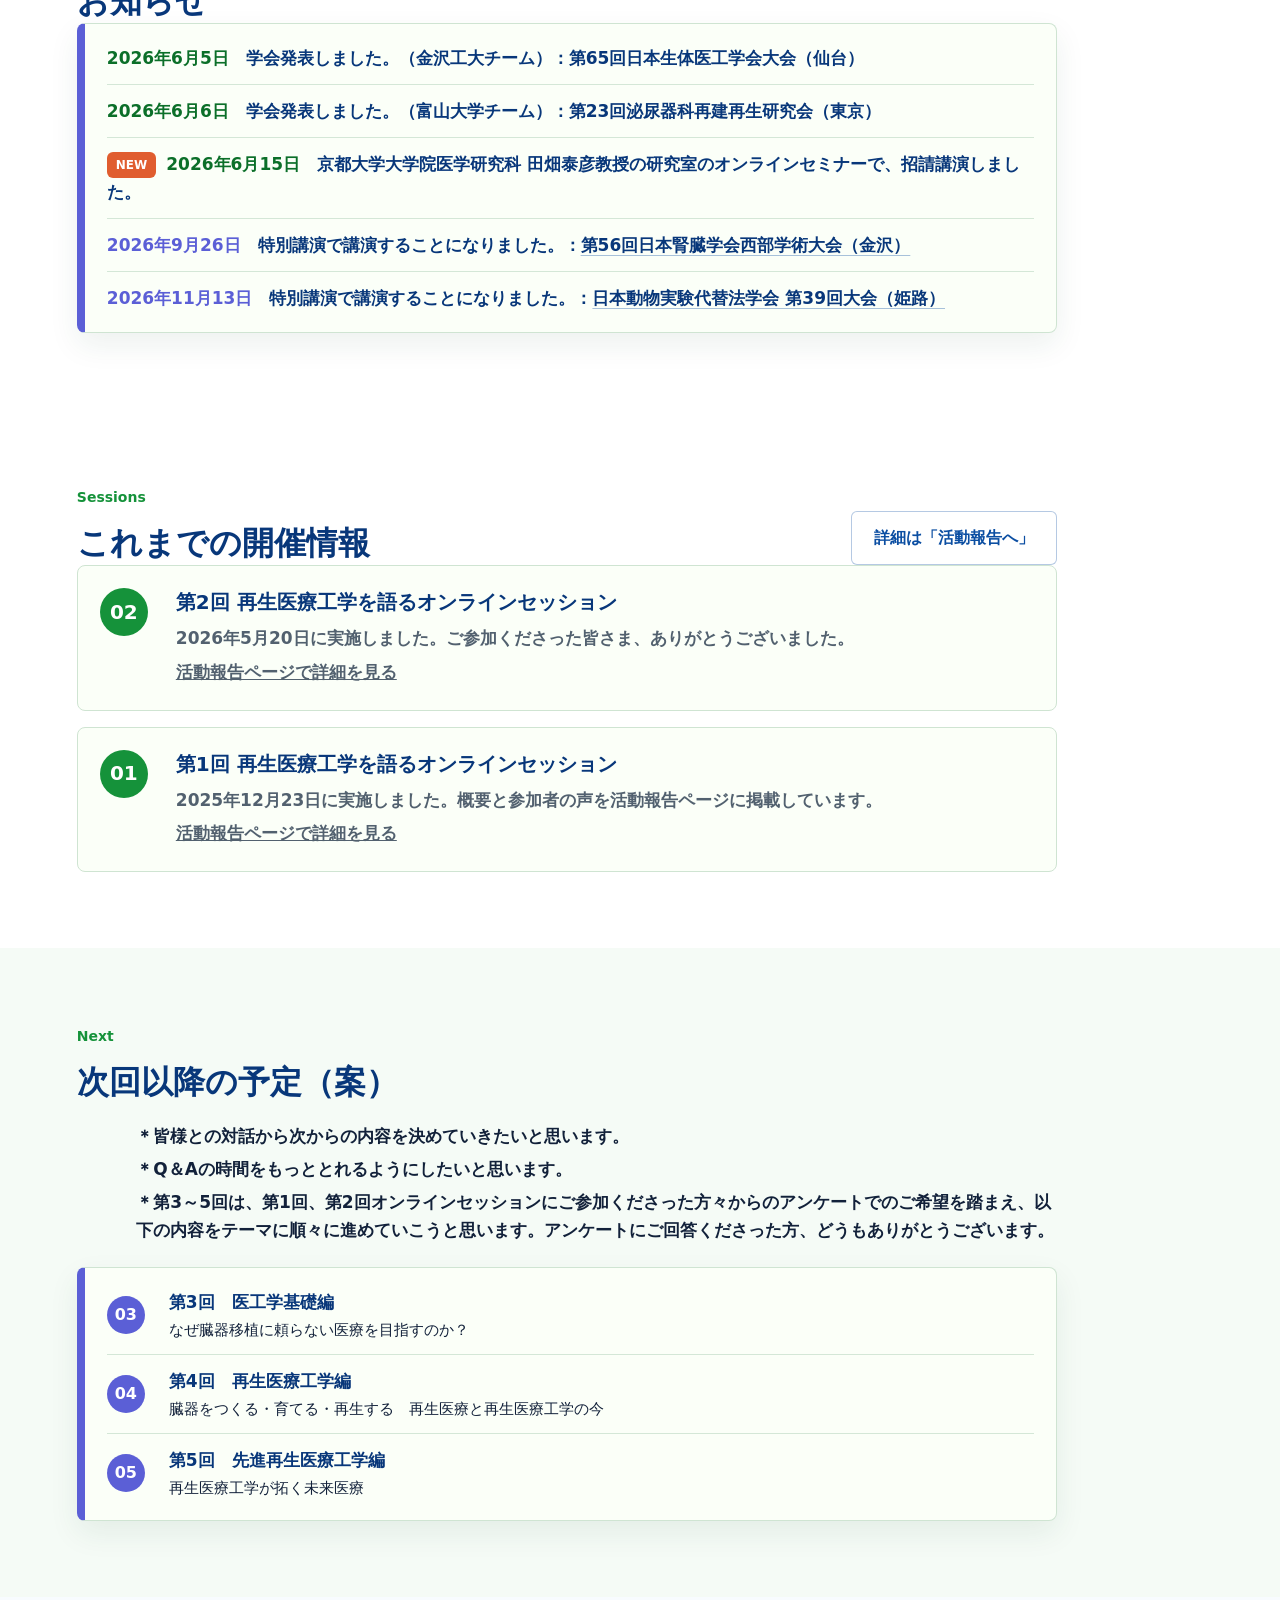
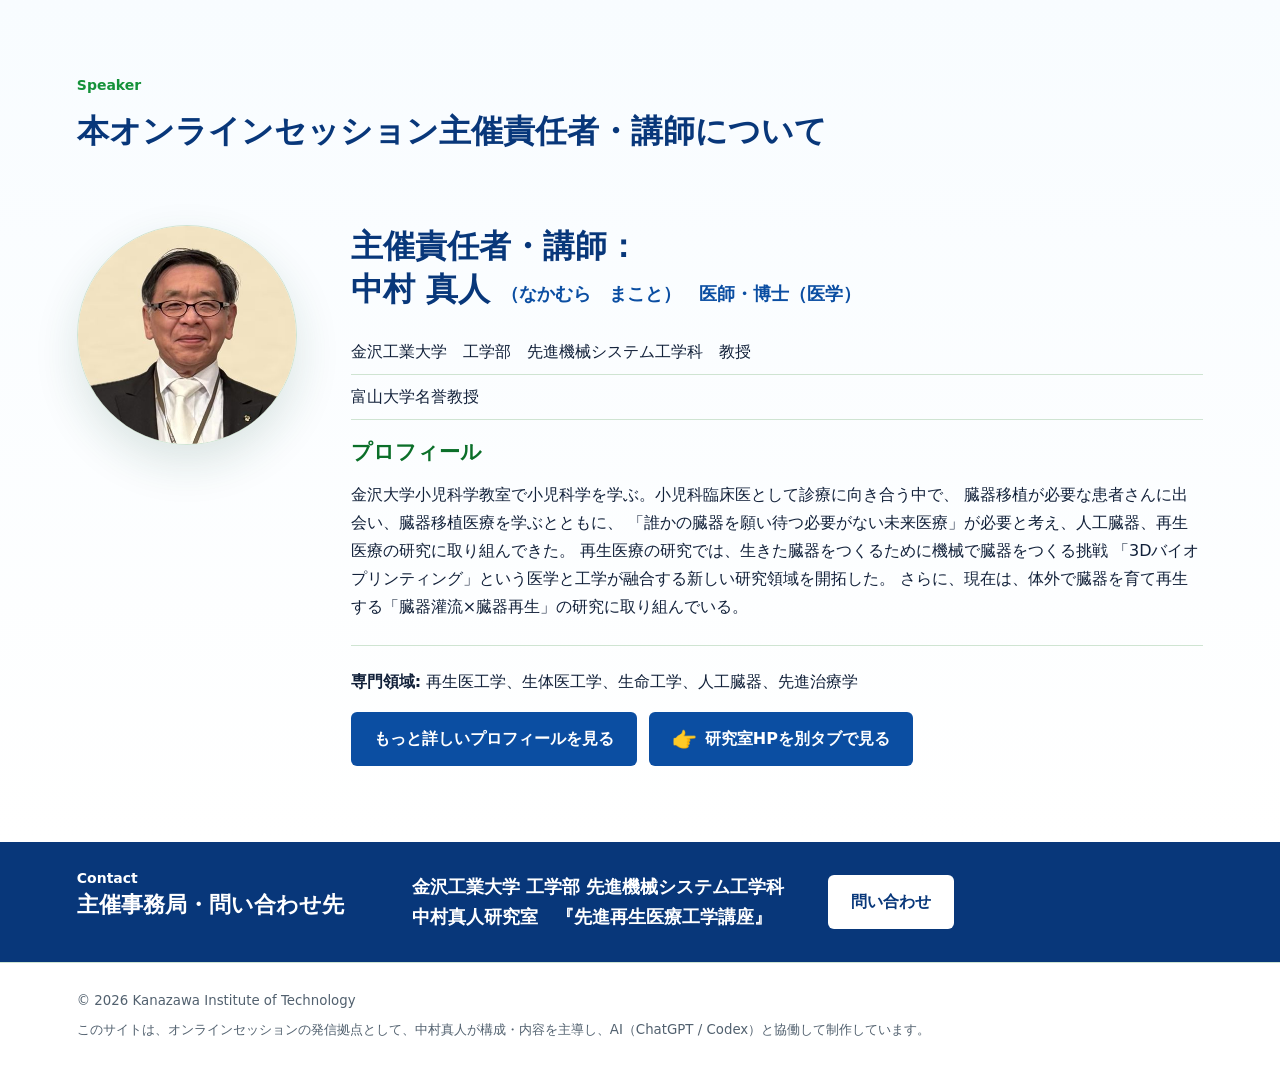
==== commit ef7f503d: "Highlight latest news on homepage" ====
--- a/index.html
+++ b/index.html
@@ -81,6 +81,13 @@
         </div>
       </section>
 
+      <aside class="latest-news-banner" aria-label="新着のお知らせ">
+        <a href="#news">
+          <span class="new-badge">NEW</span>
+          <span><time datetime="2026-06-15">2026年6月15日</time>　京都大学大学院医学研究科 田畑泰彦教授の研究室のオンラインセミナーで、招請講演しました。</span>
+        </a>
+      </aside>
+
       <section id="news" class="section news-section">
         <div class="section-heading section-heading-with-action">
           <div>
@@ -96,7 +103,7 @@
             <span><time class="past-news-date" datetime="2026-06-06">2026年6月6日</time>　学会発表しました。（富山大学チーム）：第23回泌尿器科再建再生研究会（東京）</span>
           </li>
           <li>
-            <span><time class="past-news-date" datetime="2026-06-15">2026年6月15日</time>　京都大学大学院医学研究科 田畑泰彦教授の研究室のオンラインセミナーで、招請講演しました。</span>
+            <span><span class="new-badge inline">NEW</span><time class="past-news-date" datetime="2026-06-15">2026年6月15日</time>　京都大学大学院医学研究科 田畑泰彦教授の研究室のオンラインセミナーで、招請講演しました。</span>
           </li>
           <li>
             <span><time datetime="2026-09-26">2026年9月26日</time>　特別講演で講演することになりました。：<a href="https://www.m-toyou.com/jsnwest56/cfa.html" target="_blank" rel="noopener">第56回日本腎臓学会西部学術大会（金沢）</a></span>
--- a/styles.css
+++ b/styles.css
@@ -622,6 +622,51 @@
 
 .news-section {
   background: var(--white);
+}
+
+.latest-news-banner {
+  padding: 18px 6vw;
+  background: #eef9f2;
+  border-top: 1px solid rgba(21, 146, 58, 0.24);
+  border-bottom: 1px solid rgba(21, 146, 58, 0.24);
+}
+
+.latest-news-banner a {
+  display: flex;
+  gap: 12px;
+  align-items: center;
+  max-width: 980px;
+  color: var(--blue-dark);
+  font-size: 17px;
+  font-weight: 800;
+  line-height: 1.6;
+  text-decoration: none;
+}
+
+.latest-news-banner time {
+  color: var(--green-dark);
+  font-weight: 900;
+}
+
+.new-badge {
+  display: inline-flex;
+  flex: 0 0 auto;
+  align-items: center;
+  justify-content: center;
+  min-width: 46px;
+  min-height: 26px;
+  padding: 3px 9px;
+  color: var(--white);
+  background: #e05d2f;
+  border-radius: 6px;
+  font-size: 12px;
+  font-weight: 900;
+  line-height: 1;
+}
+
+.new-badge.inline {
+  margin-right: 10px;
+  vertical-align: 0.12em;
 }
 
 .news-list {
@@ -1753,6 +1798,7 @@
   .message-list,
   .hero-note p,
   .vision-topics span,
+  .latest-news-banner a,
   .news-list li,
   .section-notes,
   .upcoming-list li {
@@ -1761,6 +1807,16 @@
 
   .hero-message p {
     font-size: 17px;
+  }
+
+  .latest-news-banner {
+    padding: 14px 5vw;
+  }
+
+  .latest-news-banner a {
+    align-items: flex-start;
+    flex-direction: column;
+    gap: 8px;
   }
 
   .program-item h3 {
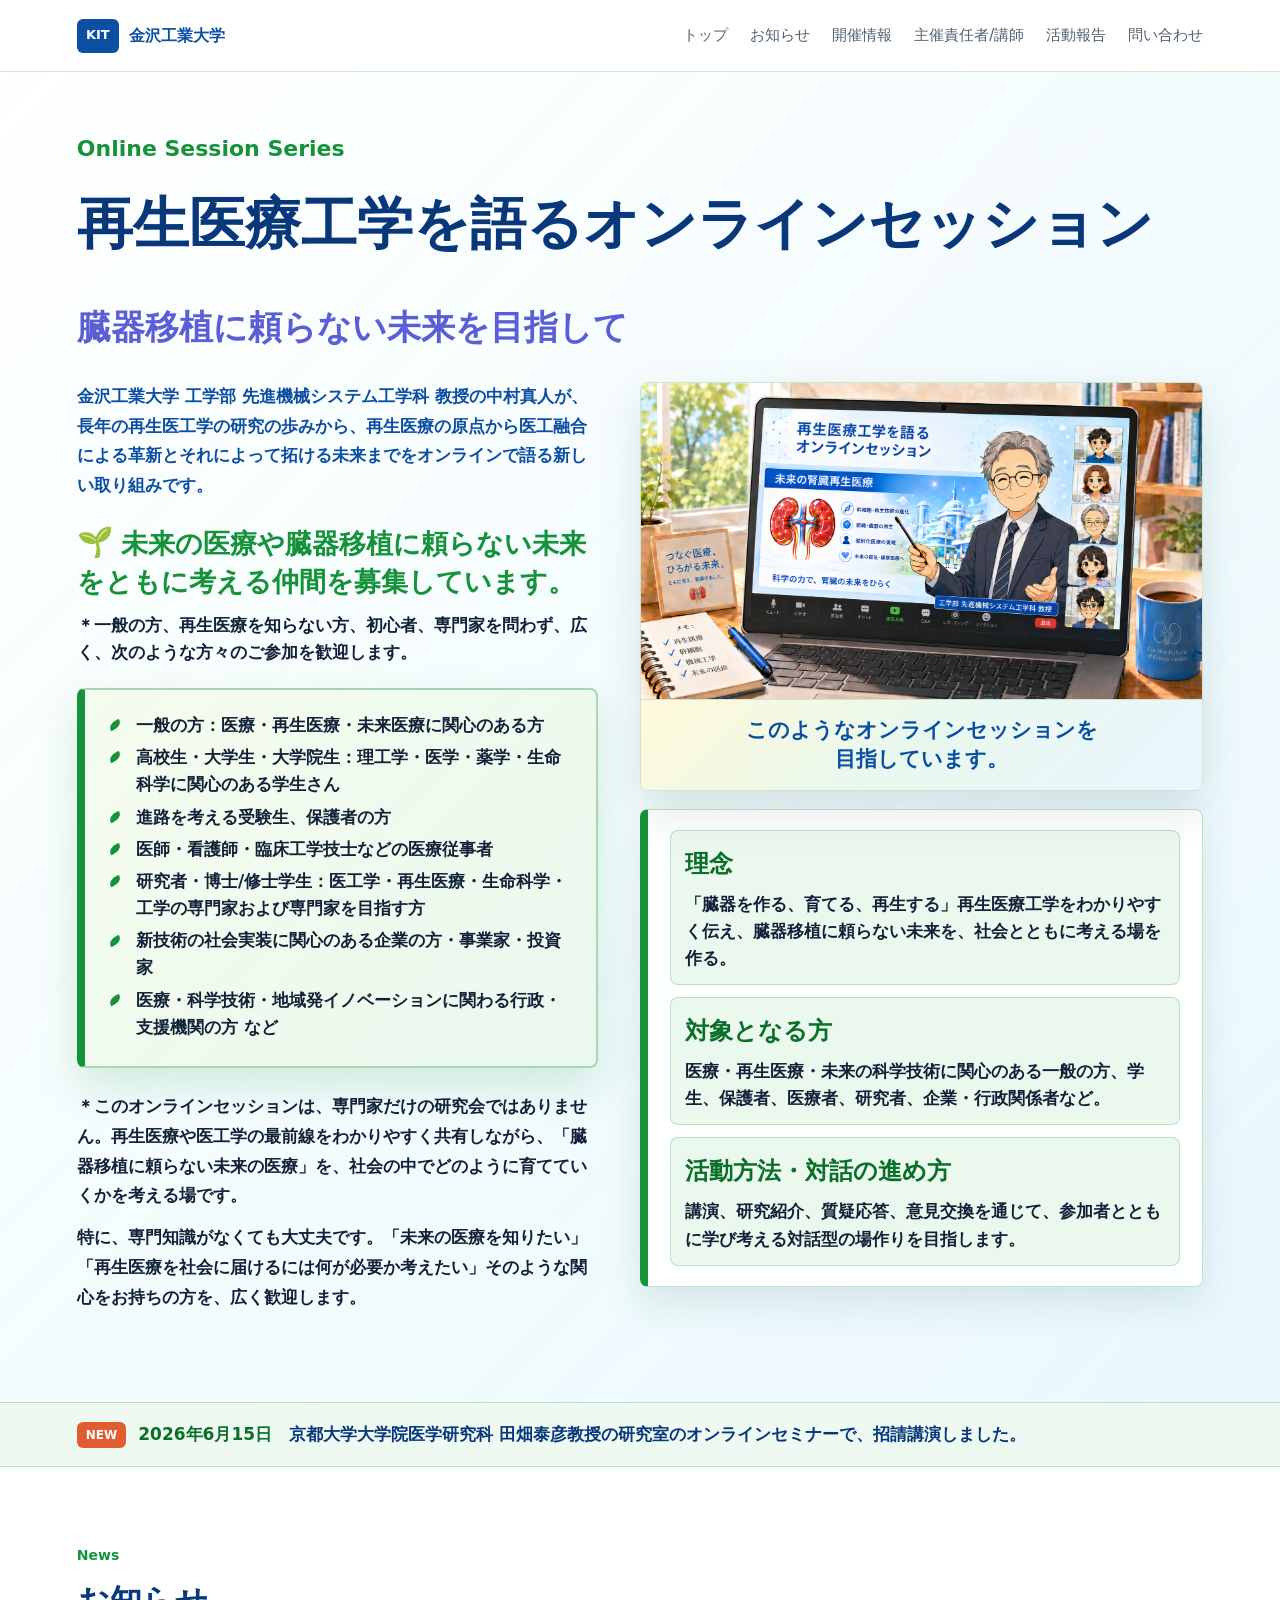
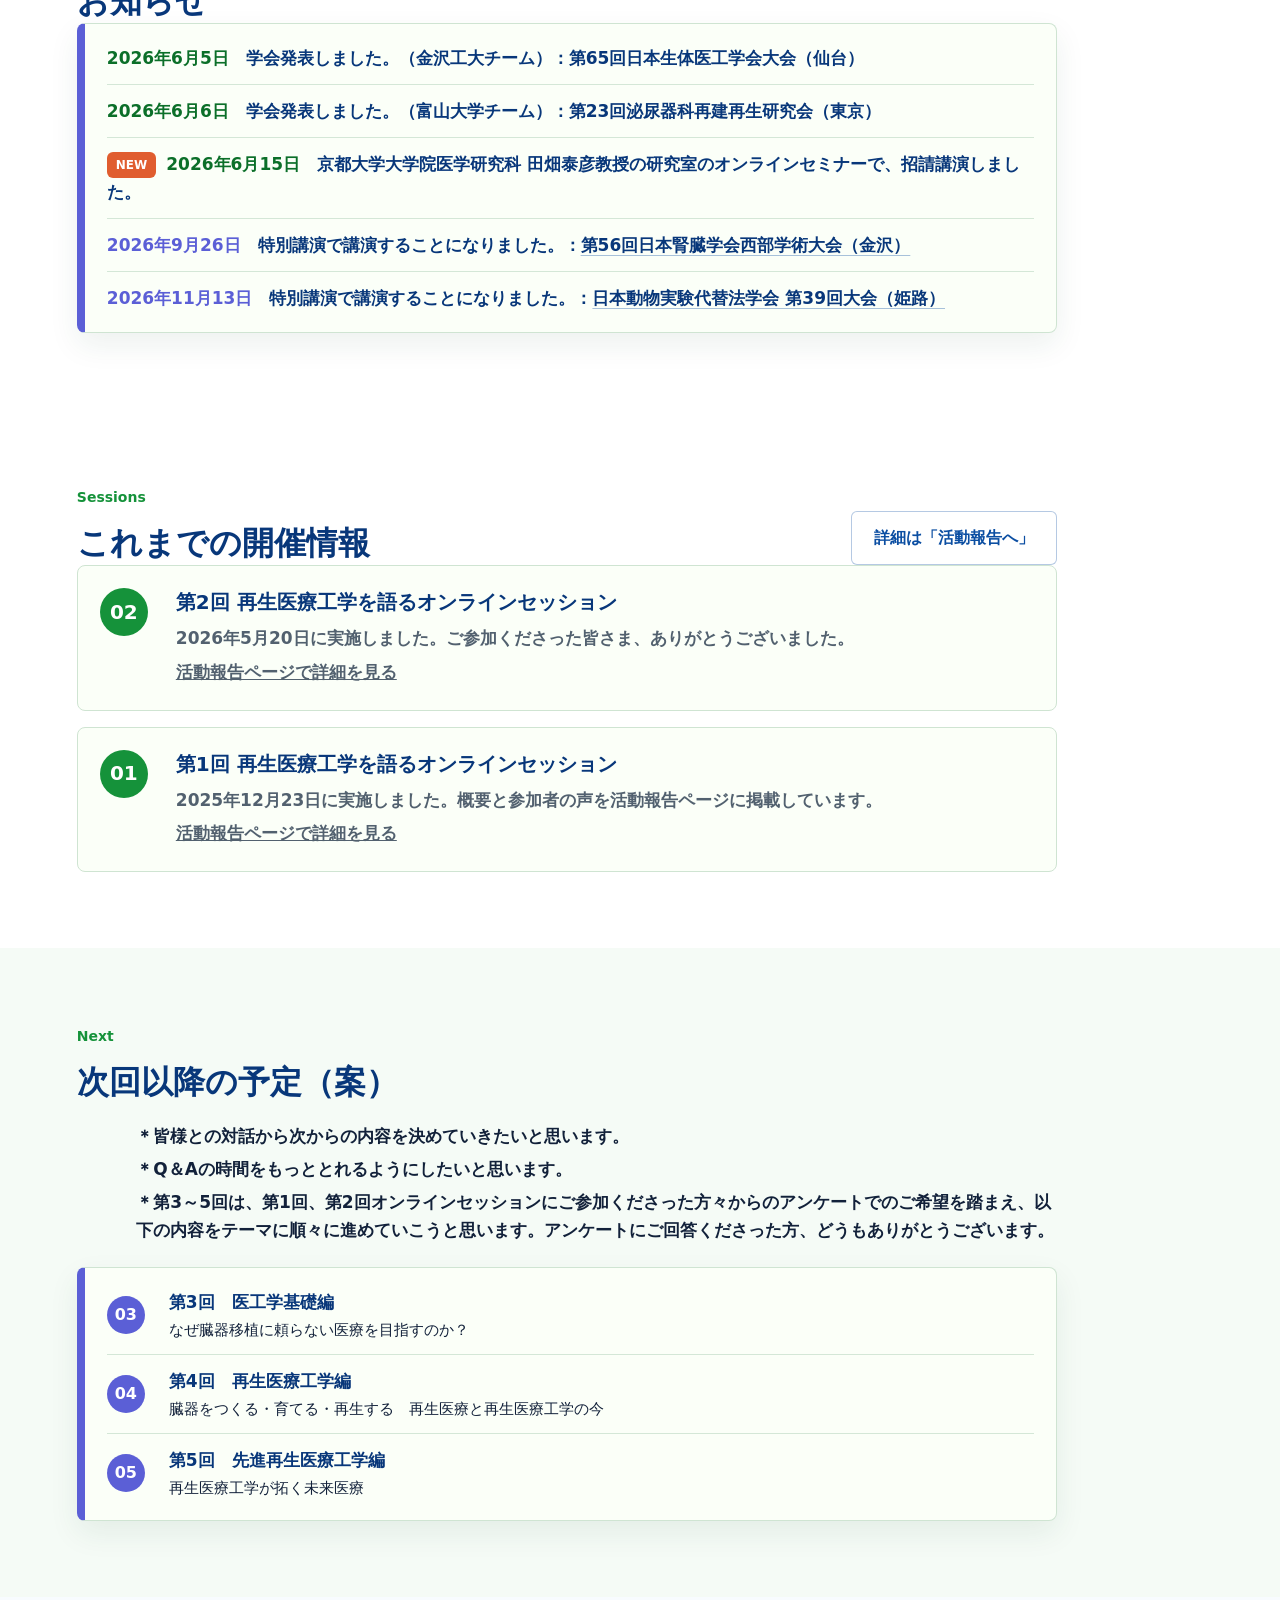
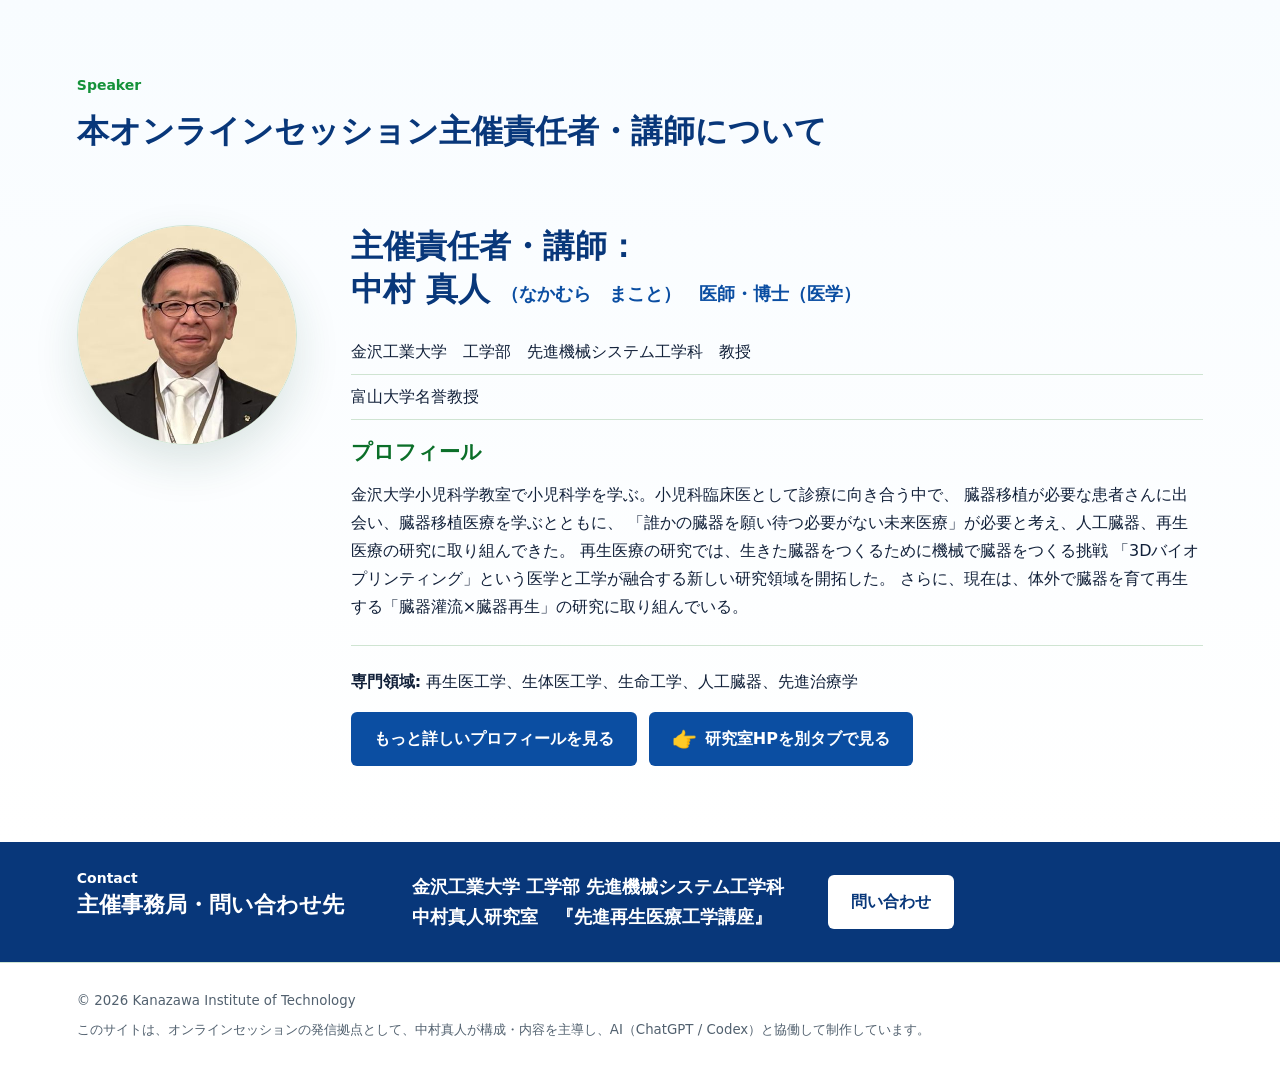
==== commit f05f5aaf: "Refresh top image reference" ====
--- a/index.html
+++ b/index.html
@@ -9,7 +9,7 @@
     />
     <title>再生医療工学を語るオンラインセッション</title>
     <link rel="canonical" href="https://kitnamalab.github.io/LABSITE/" />
-    <link rel="preload" href="assets/session-online-vision.png" as="image" />
+    <link rel="preload" href="assets/session-online-vision.png?v=20260701" as="image" />
     <link rel="stylesheet" href="styles.css" />
   </head>
   <body>
@@ -59,7 +59,7 @@
         </div>
         <div class="hero-side">
           <figure class="poster-card">
-            <img src="assets/session-online-vision.png" alt="再生医療工学を語るオンラインセッションのイメージ図" />
+            <img src="assets/session-online-vision.png?v=20260701" alt="再生医療工学を語るオンラインセッションのイメージ図" />
             <figcaption class="poster-message"><span>このようなオンラインセッションを</span><span>目指しています。</span></figcaption>
           </figure>
           <div class="vision-panel">
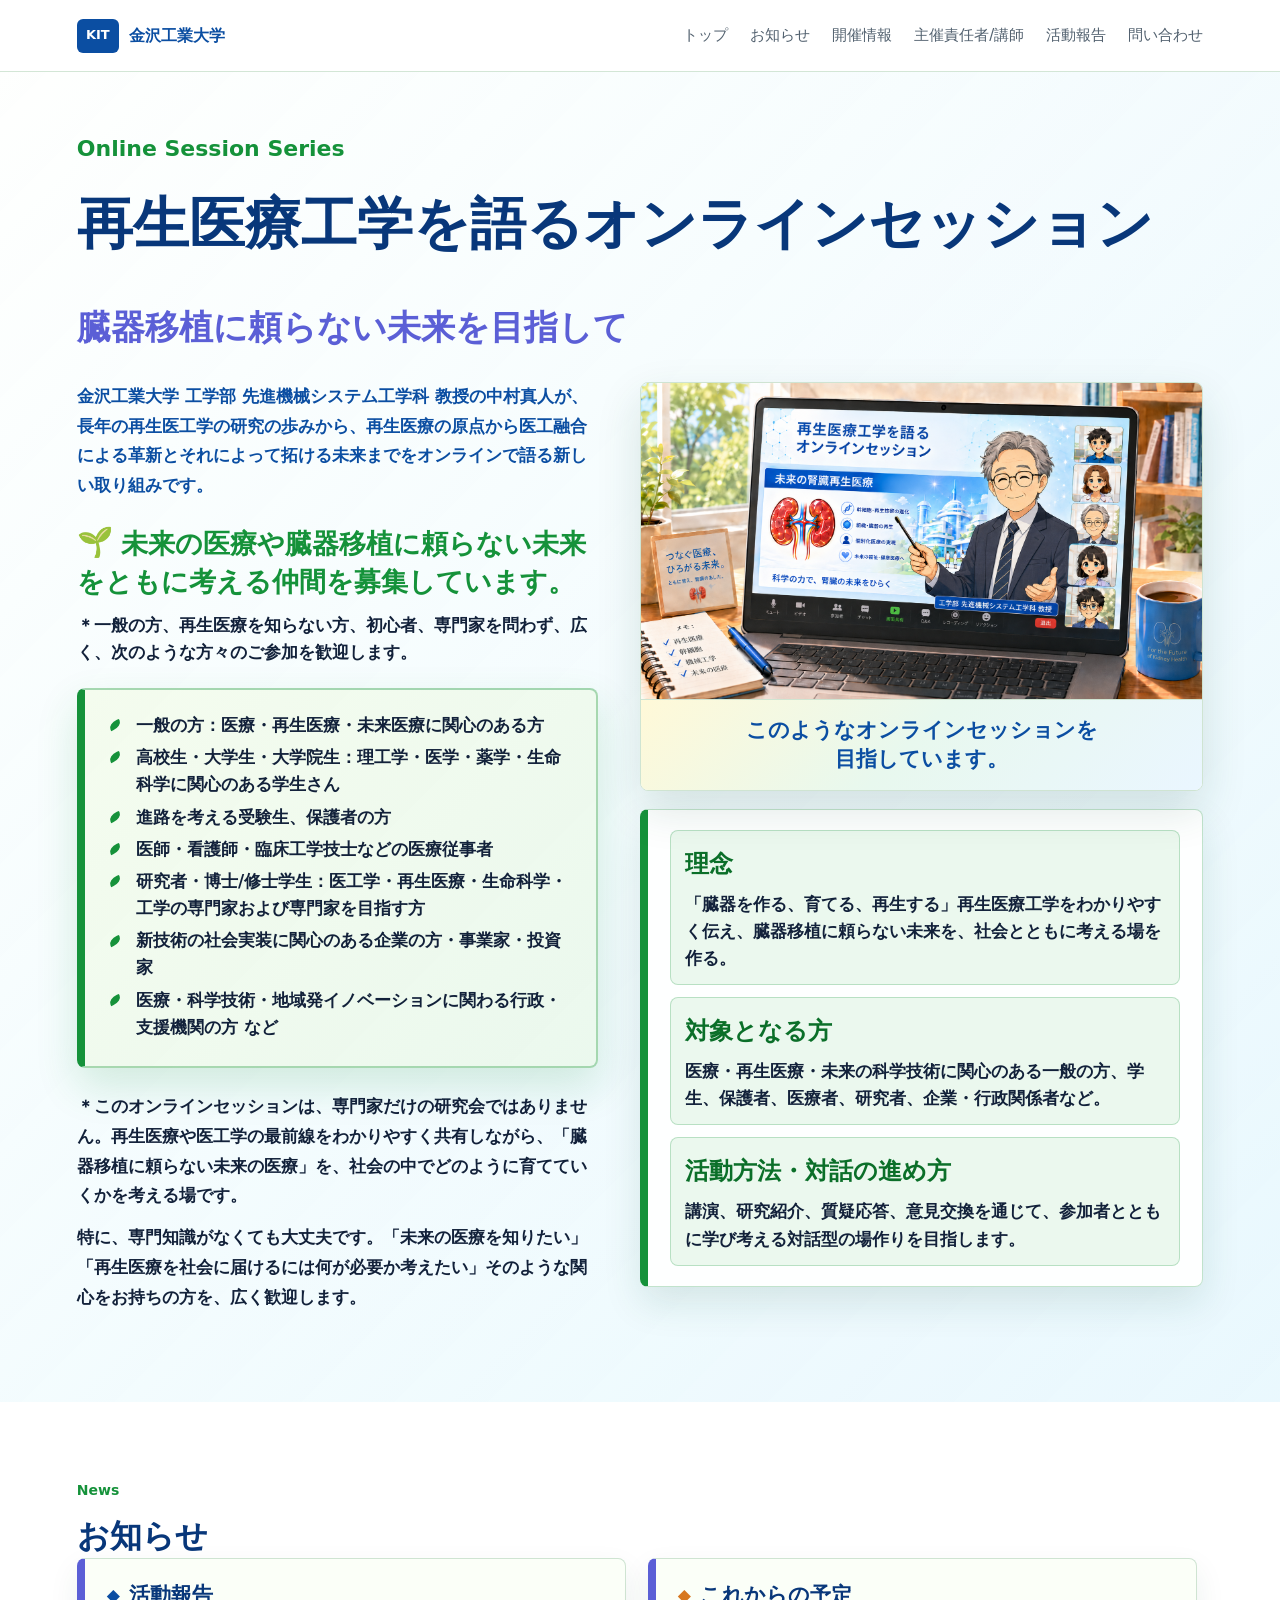
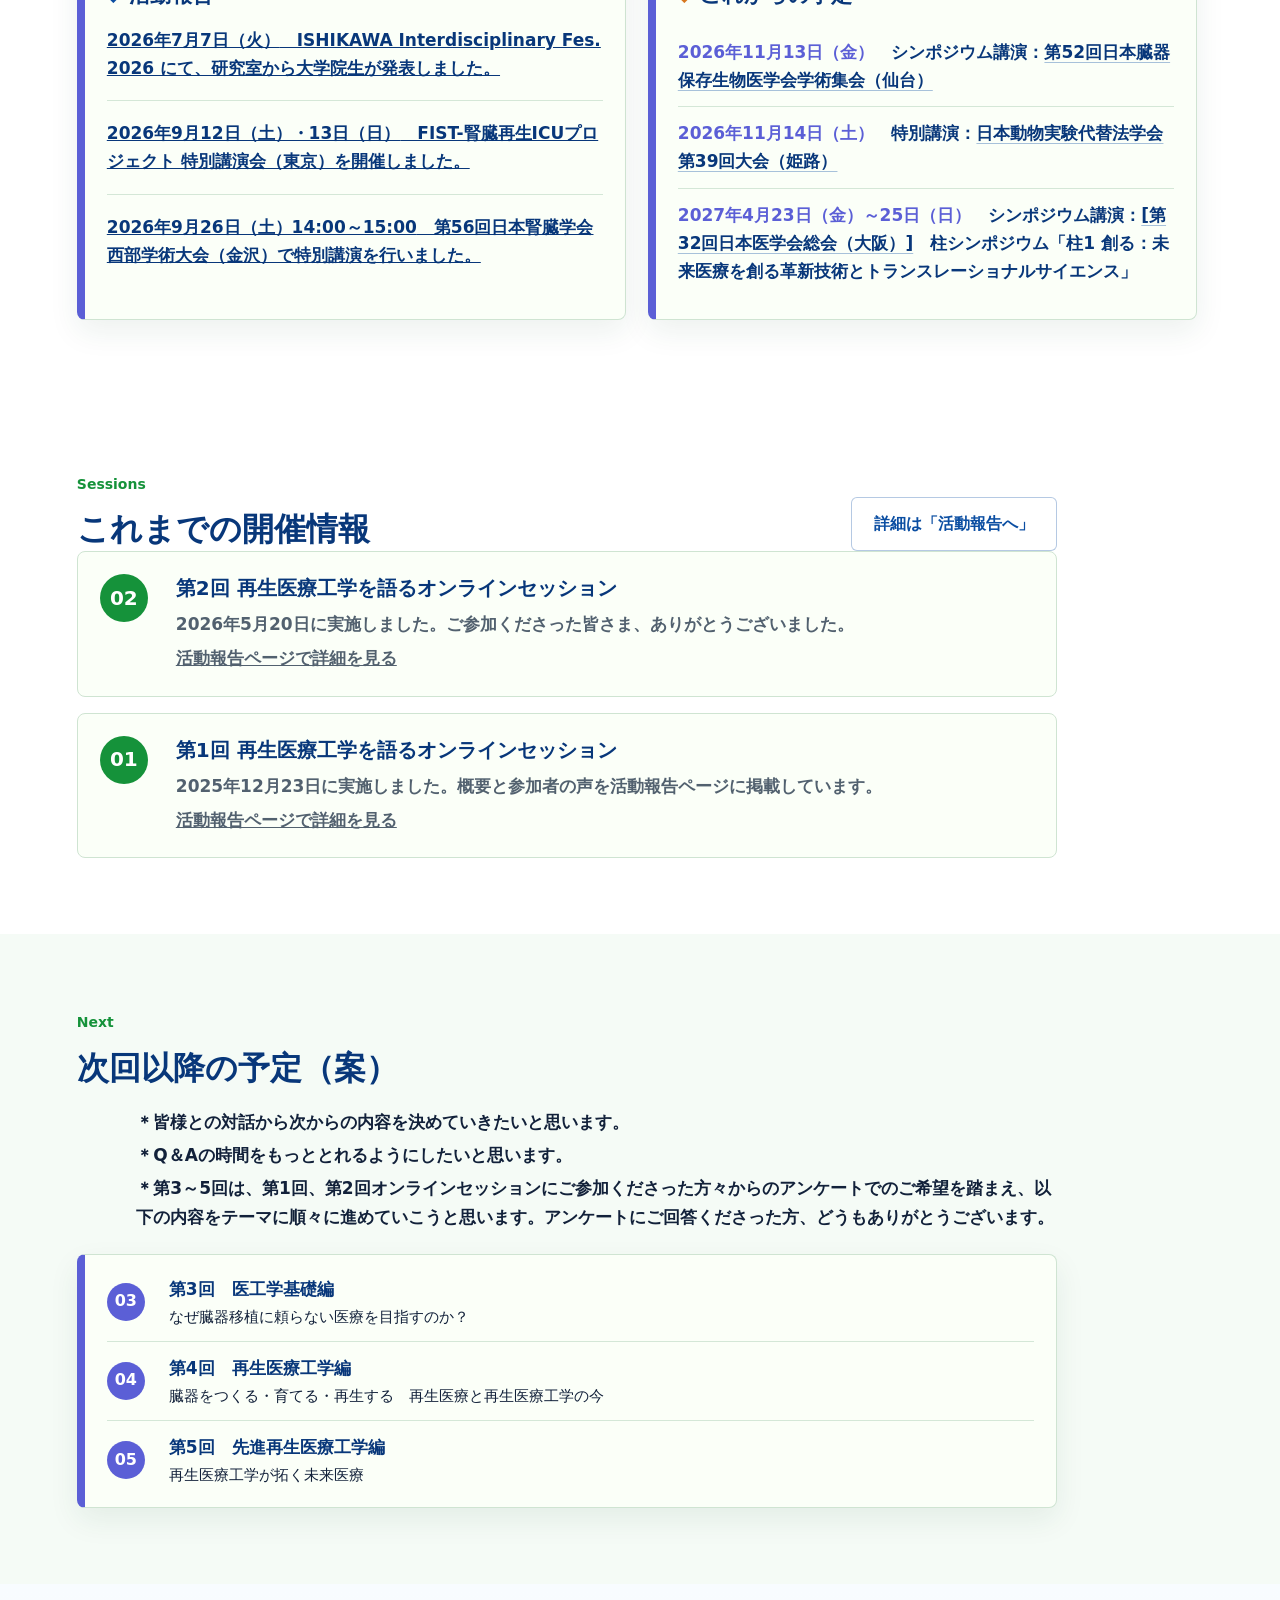
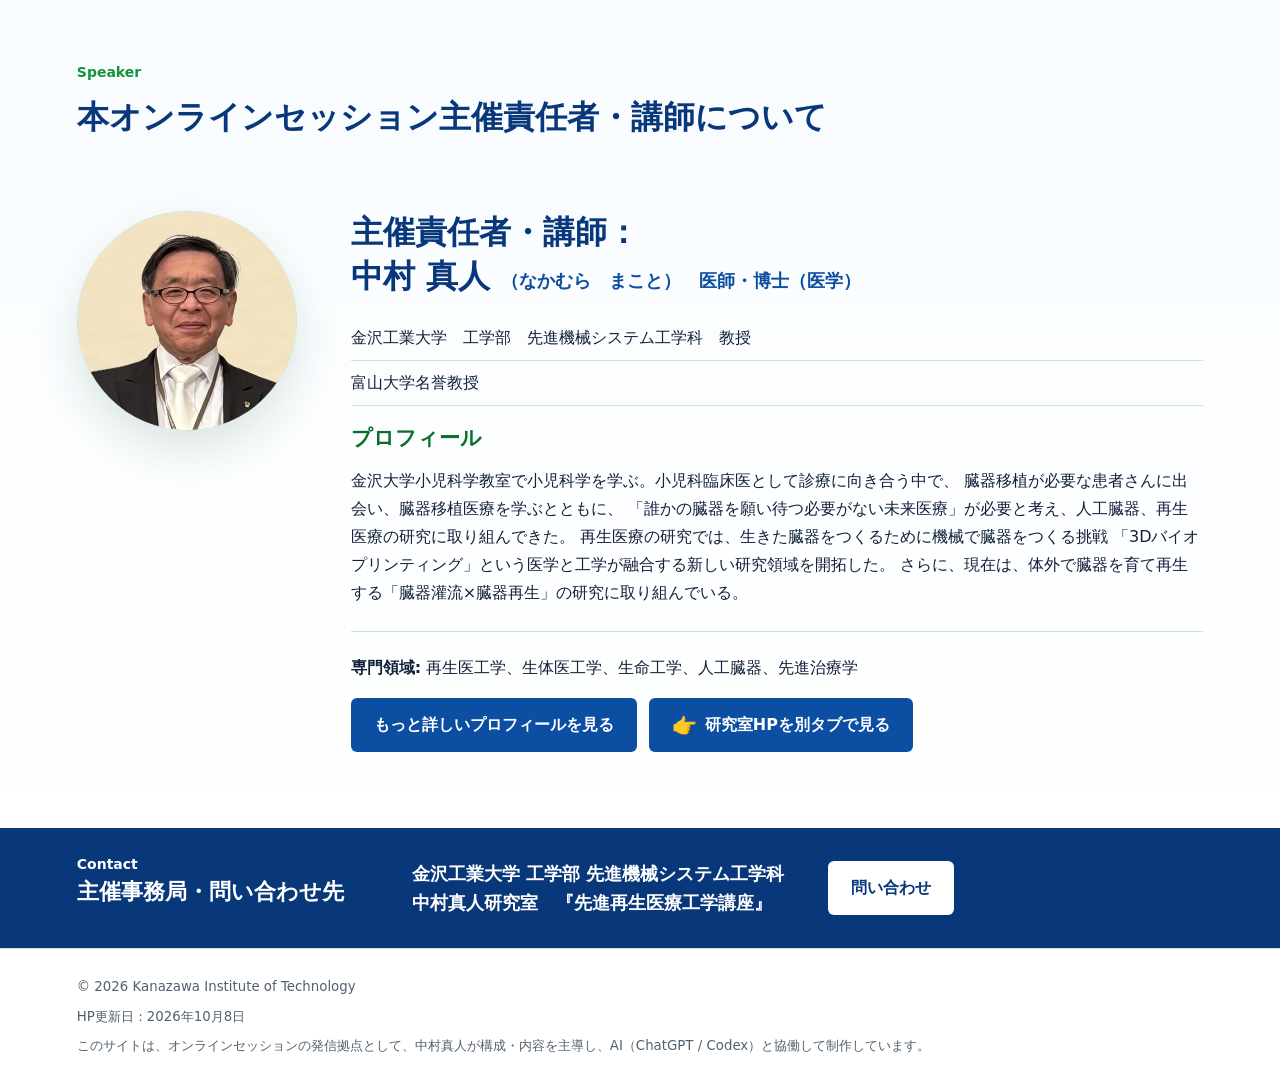
==== commit 5cd554ee: "Update LABSITE announcements and activity reports" ====
--- a/index.html
+++ b/index.html
@@ -81,13 +81,6 @@
         </div>
       </section>
 
-      <aside class="latest-news-banner" aria-label="新着のお知らせ">
-        <a href="#news">
-          <span class="new-badge">NEW</span>
-          <span><time datetime="2026-06-15">2026年6月15日</time>　京都大学大学院医学研究科 田畑泰彦教授の研究室のオンラインセミナーで、招請講演しました。</span>
-        </a>
-      </aside>
-
       <section id="news" class="section news-section">
         <div class="section-heading section-heading-with-action">
           <div>
@@ -95,23 +88,36 @@
             <h2>お知らせ</h2>
           </div>
         </div>
-        <ul class="news-list">
-          <li>
-            <span><time class="past-news-date" datetime="2026-06-05">2026年6月5日</time>　学会発表しました。（金沢工大チーム）：第65回日本生体医工学会大会（仙台）</span>
-          </li>
-          <li>
-            <span><time class="past-news-date" datetime="2026-06-06">2026年6月6日</time>　学会発表しました。（富山大学チーム）：第23回泌尿器科再建再生研究会（東京）</span>
-          </li>
-          <li>
-            <span><span class="new-badge inline">NEW</span><time class="past-news-date" datetime="2026-06-15">2026年6月15日</time>　京都大学大学院医学研究科 田畑泰彦教授の研究室のオンラインセミナーで、招請講演しました。</span>
-          </li>
-          <li>
-            <span><time datetime="2026-09-26">2026年9月26日</time>　特別講演で講演することになりました。：<a href="https://www.m-toyou.com/jsnwest56/cfa.html" target="_blank" rel="noopener">第56回日本腎臓学会西部学術大会（金沢）</a></span>
-          </li>
-          <li>
-            <span><time datetime="2026-11-13">2026年11月13日</time>　特別講演で講演することになりました。：<a href="https://jsaae39.secand.net/aisatsu.html" target="_blank" rel="noopener">日本動物実験代替法学会 第39回大会（姫路）</a></span>
-          </li>
-        </ul>
+        <div class="news-panels">
+          <section class="news-panel" aria-labelledby="news-reports-title">
+            <h3 id="news-reports-title"><span class="news-heading-mark report-mark" aria-hidden="true">◆</span>活動報告</h3>
+            <div class="news-reports-list">
+              <article class="news-report-item">
+                <p><a href="report-1.html#activity-ishikawa-fes"><time class="past-news-date" datetime="2026-07-07">2026年7月7日（火）</time>　ISHIKAWA Interdisciplinary Fes. 2026 にて、研究室から大学院生が発表しました。</a></p>
+              </article>
+              <article class="news-report-item">
+                <p><a href="report-1.html#activity-fist-lecture"><time class="past-news-date" datetime="2026-09-12">2026年9月12日（土）・13日（日）</time>　FIST-腎臓再生ICUプロジェクト 特別講演会（東京）を開催しました。</a></p>
+              </article>
+              <article class="news-report-item">
+                <p><a href="report-1.html#activity-jsnwest56"><time class="past-news-date" datetime="2026-09-26">2026年9月26日（土）14:00～15:00</time>　第56回日本腎臓学会西部学術大会（金沢）で特別講演を行いました。</a></p>
+              </article>
+            </div>
+          </section>
+          <section class="news-panel" aria-labelledby="news-upcoming-title">
+            <h3 id="news-upcoming-title"><span class="news-heading-mark upcoming-mark" aria-hidden="true">◆</span>これからの予定</h3>
+            <ul class="news-list">
+              <li>
+                <span><time datetime="2026-11-13">2026年11月13日（金）</time>　シンポジウム講演：<a href="https://www.tohoku-kyoritz.jp/52jsopb/index.html" target="_blank" rel="noopener">第52回日本臓器保存生物医学会学術集会（仙台）</a></span>
+              </li>
+              <li>
+                <span><time datetime="2026-11-14">2026年11月14日（土）</time>　特別講演：<a href="https://jsaae39.secand.net/" target="_blank" rel="noopener">日本動物実験代替法学会 第39回大会（姫路）</a></span>
+              </li>
+              <li>
+                <span><time datetime="2027-04-23">2027年4月23日（金）～25日（日）</time>　シンポジウム講演：<a href="https://isoukai2027.jp/index.html" target="_blank" rel="noopener">[第32回日本医学会総会（大阪）]</a>　柱シンポジウム「柱1 創る：未来医療を創る革新技術とトランスレーショナルサイエンス」</span>
+              </li>
+            </ul>
+          </section>
+        </div>
       </section>
 
       <section id="sessions" class="section program-section">
@@ -209,6 +215,7 @@
 
     <footer class="site-footer">
       <small>&copy; 2026 Kanazawa Institute of Technology</small>
+      <small>HP更新日：2026年10月8日</small>
       <small>このサイトは、オンラインセッションの発信拠点として、中村真人が構成・内容を主導し、AI（ChatGPT / Codex）と協働して制作しています。</small>
     </footer>
   </body>
--- a/styles.css
+++ b/styles.css
@@ -669,18 +669,49 @@
   vertical-align: 0.12em;
 }
 
-.news-list {
-  display: grid;
-  gap: 0;
-  max-width: 980px;
+.news-panels {
+  display: grid;
+  grid-template-columns: repeat(2, minmax(0, 1fr));
+  gap: 22px;
+  max-width: 1120px;
+}
+
+.news-panel {
+  min-width: 0;
+  padding: 22px;
   background: #fbfff8;
   border: 1px solid var(--line);
   border-left: 8px solid #5b5fd6;
   border-radius: 8px;
   box-shadow: 0 12px 30px rgba(20, 80, 54, 0.08);
+}
+
+.news-panel h3 {
+  margin-bottom: 16px;
+  color: var(--blue-dark);
+}
+
+.news-heading-mark {
+  display: inline-block;
+  margin-right: 9px;
+  font-size: 0.82em;
+  vertical-align: 0.06em;
+}
+
+.news-heading-mark.report-mark {
+  color: var(--blue);
+}
+
+.news-heading-mark.upcoming-mark {
+  color: #d7771f;
+}
+
+.news-list {
+  display: grid;
+  gap: 0;
   list-style: none;
   margin: 0;
-  padding: 8px 22px;
+  padding: 0;
 }
 
 .news-list li {
@@ -694,6 +725,56 @@
 
 .news-list li:last-child {
   border-bottom: 0;
+}
+
+.news-reports-list {
+  display: grid;
+  gap: 18px;
+}
+
+.news-report-item {
+  display: grid;
+  gap: 12px;
+  padding-bottom: 18px;
+  border-bottom: 1px solid rgba(207, 228, 210, 0.86);
+}
+
+.news-report-item:last-child {
+  padding-bottom: 0;
+  border-bottom: 0;
+}
+
+.news-report-item p {
+  margin: 0;
+  color: var(--blue-dark);
+  font-size: 17px;
+  font-weight: 800;
+  line-height: 1.65;
+}
+
+.news-image-pair {
+  display: grid;
+  grid-template-columns: repeat(2, minmax(0, 1fr));
+  gap: 12px;
+  width: 100%;
+}
+
+.news-image-pair img {
+  width: 100%;
+  aspect-ratio: 3 / 2;
+  object-fit: cover;
+  border-radius: 6px;
+}
+
+.news-image-pair img.news-flyer {
+  aspect-ratio: 0.72;
+  object-fit: contain;
+  background: var(--white);
+}
+
+.news-image-pair a img {
+  object-fit: contain;
+  background: var(--white);
 }
 
 .news-list time {
@@ -1421,6 +1502,68 @@
   overflow-wrap: anywhere;
 }
 
+.conference-report-details {
+  display: grid;
+  gap: 24px;
+  padding: 0 30px 30px;
+}
+
+.conference-report-detail {
+  display: grid;
+  gap: 12px;
+  padding-top: 20px;
+  border-top: 1px solid var(--line);
+  scroll-margin-top: 96px;
+}
+
+.conference-report-detail h4,
+.conference-report-detail p {
+  margin: 0;
+}
+
+.conference-report-detail p {
+  color: var(--ink);
+  font-size: 16px;
+  line-height: 1.7;
+}
+
+.conference-report-detail a {
+  color: var(--blue);
+}
+
+.conference-report-detail .news-image-pair {
+  max-width: 700px;
+}
+
+.conference-report-detail .booklet-image-pair {
+  grid-template-columns: repeat(3, minmax(0, 1fr));
+}
+
+.news-image-pair img.booklet-cover {
+  aspect-ratio: auto;
+  object-fit: contain;
+  background: var(--white);
+}
+
+.booklet-cover-figure {
+  display: grid;
+  align-content: start;
+  gap: 6px;
+  min-width: 0;
+  margin: 0;
+}
+
+.booklet-cover-figure figcaption {
+  color: var(--ink);
+  padding: 10px 12px;
+  background: #f2faf4;
+  border: 1px solid var(--line);
+  border-left: 4px solid var(--green);
+  border-radius: 6px;
+  font-size: 13px;
+  line-height: 1.6;
+}
+
 .survey-button {
   margin-top: 4px;
   color: var(--blue-dark);
@@ -1659,7 +1802,8 @@
   .profile-hero,
   .simple-report-hero,
   .survey-summary-section,
-  .report-card-body {
+  .report-card-body,
+  .news-panels {
     grid-template-columns: 1fr;
   }
 
@@ -1729,6 +1873,10 @@
     gap: 6px 12px;
     font-size: 13px;
     line-height: 1.25;
+  }
+
+  .conference-report-detail .booklet-image-pair {
+    grid-template-columns: repeat(2, minmax(0, 1fr));
   }
 
   section[id] {
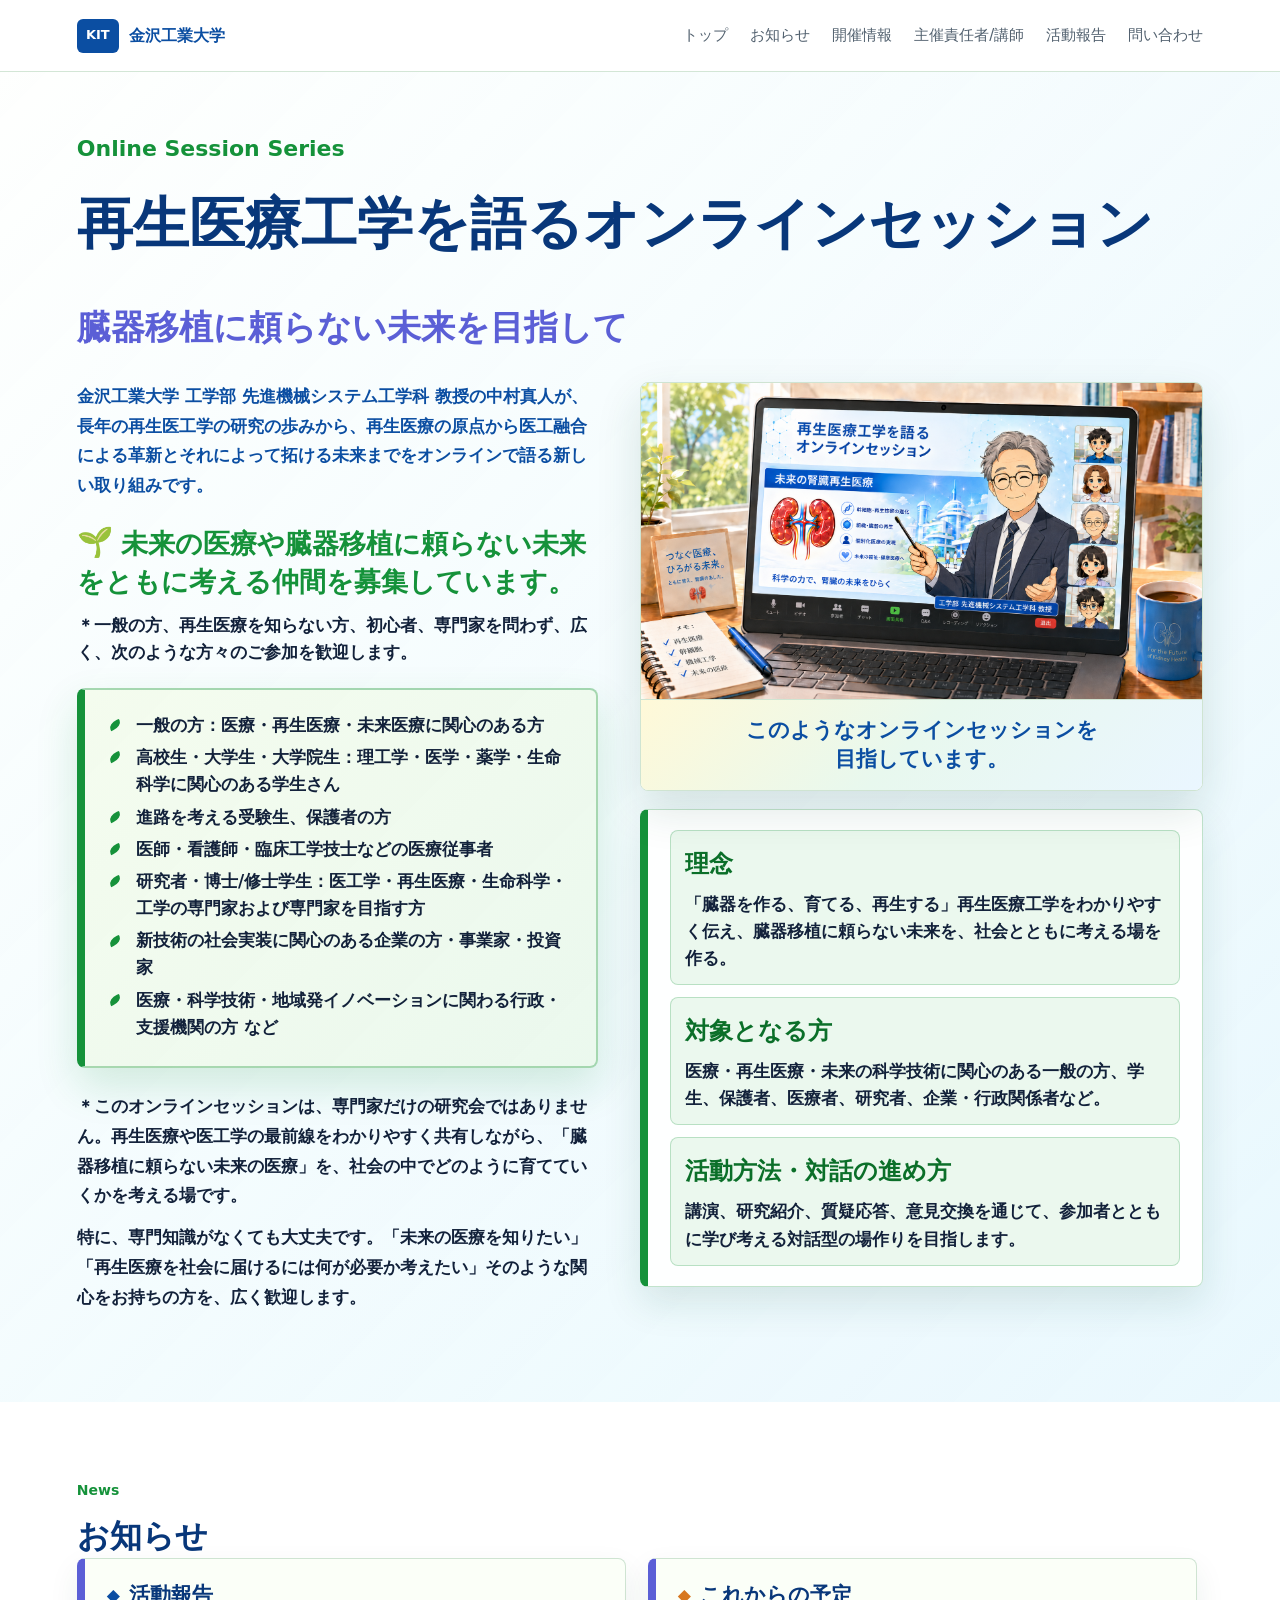
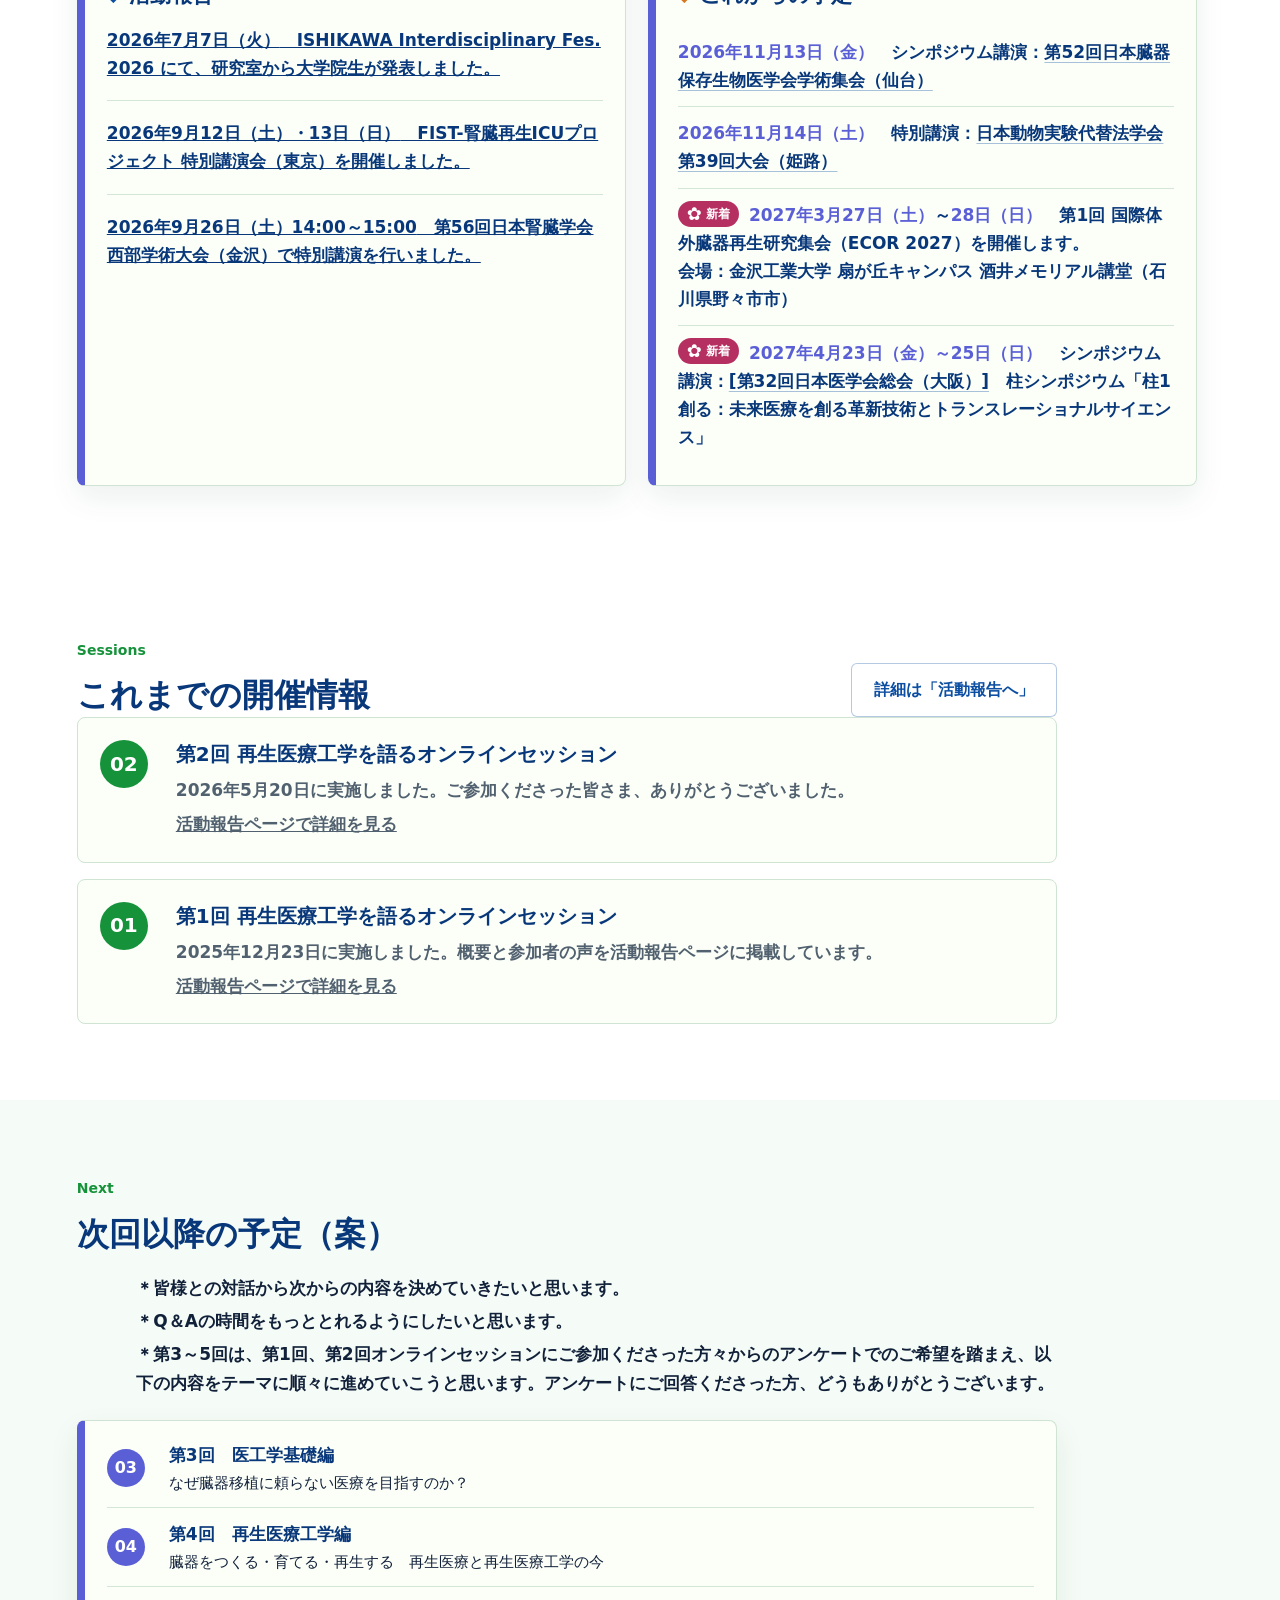
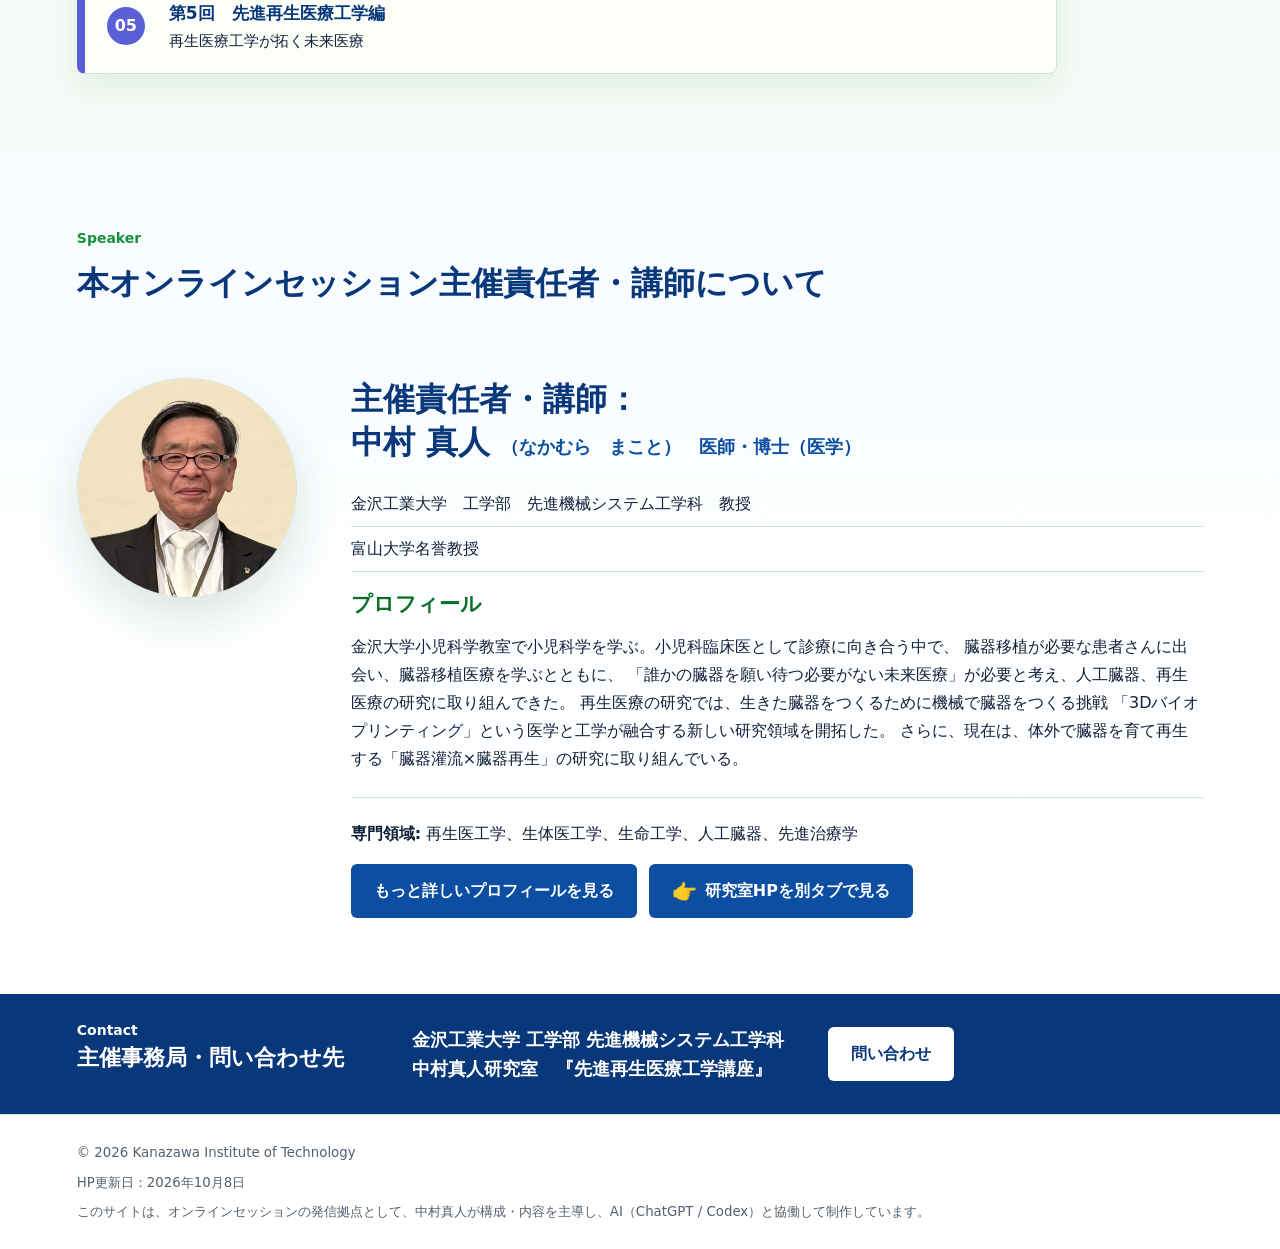
==== commit 65d776d4: "Add ECOR 2027 announcement and animated new badges" ====
--- a/index.html
+++ b/index.html
@@ -113,7 +113,10 @@
                 <span><time datetime="2026-11-14">2026年11月14日（土）</time>　特別講演：<a href="https://jsaae39.secand.net/" target="_blank" rel="noopener">日本動物実験代替法学会 第39回大会（姫路）</a></span>
               </li>
               <li>
-                <span><time datetime="2027-04-23">2027年4月23日（金）～25日（日）</time>　シンポジウム講演：<a href="https://isoukai2027.jp/index.html" target="_blank" rel="noopener">[第32回日本医学会総会（大阪）]</a>　柱シンポジウム「柱1 創る：未来医療を創る革新技術とトランスレーショナルサイエンス」</span>
+                <span><span class="new-badge inline flower-new-badge"><span aria-hidden="true">✿</span> 新着</span><time datetime="2027-03-27">2027年3月27日（土）</time>～<time datetime="2027-03-28">28日（日）</time>　第1回 国際体外臓器再生研究集会（ECOR 2027）を開催します。<br />会場：金沢工業大学 扇が丘キャンパス 酒井メモリアル講堂（石川県野々市市）</span>
+              </li>
+              <li>
+                <span><span class="new-badge inline flower-new-badge"><span aria-hidden="true">✿</span> 新着</span><time datetime="2027-04-23">2027年4月23日（金）～25日（日）</time>　シンポジウム講演：<a href="https://isoukai2027.jp/index.html" target="_blank" rel="noopener">[第32回日本医学会総会（大阪）]</a>　柱シンポジウム「柱1 創る：未来医療を創る革新技術とトランスレーショナルサイエンス」</span>
               </li>
             </ul>
           </section>
--- a/styles.css
+++ b/styles.css
@@ -669,6 +669,31 @@
   vertical-align: 0.12em;
 }
 
+.flower-new-badge {
+  gap: 4px;
+  color: #fff;
+  background: #b52f61;
+  border-radius: 999px;
+  white-space: nowrap;
+  animation: flower-new-pulse 2.4s ease-in-out infinite;
+}
+
+.flower-new-badge > span {
+  font-size: 18px;
+  line-height: 1;
+}
+
+@keyframes flower-new-pulse {
+  0%, 100% { opacity: 1; }
+  50% { opacity: 0.55; }
+}
+
+@media (prefers-reduced-motion: reduce) {
+  .flower-new-badge {
+    animation: none;
+  }
+}
+
 .news-panels {
   display: grid;
   grid-template-columns: repeat(2, minmax(0, 1fr));
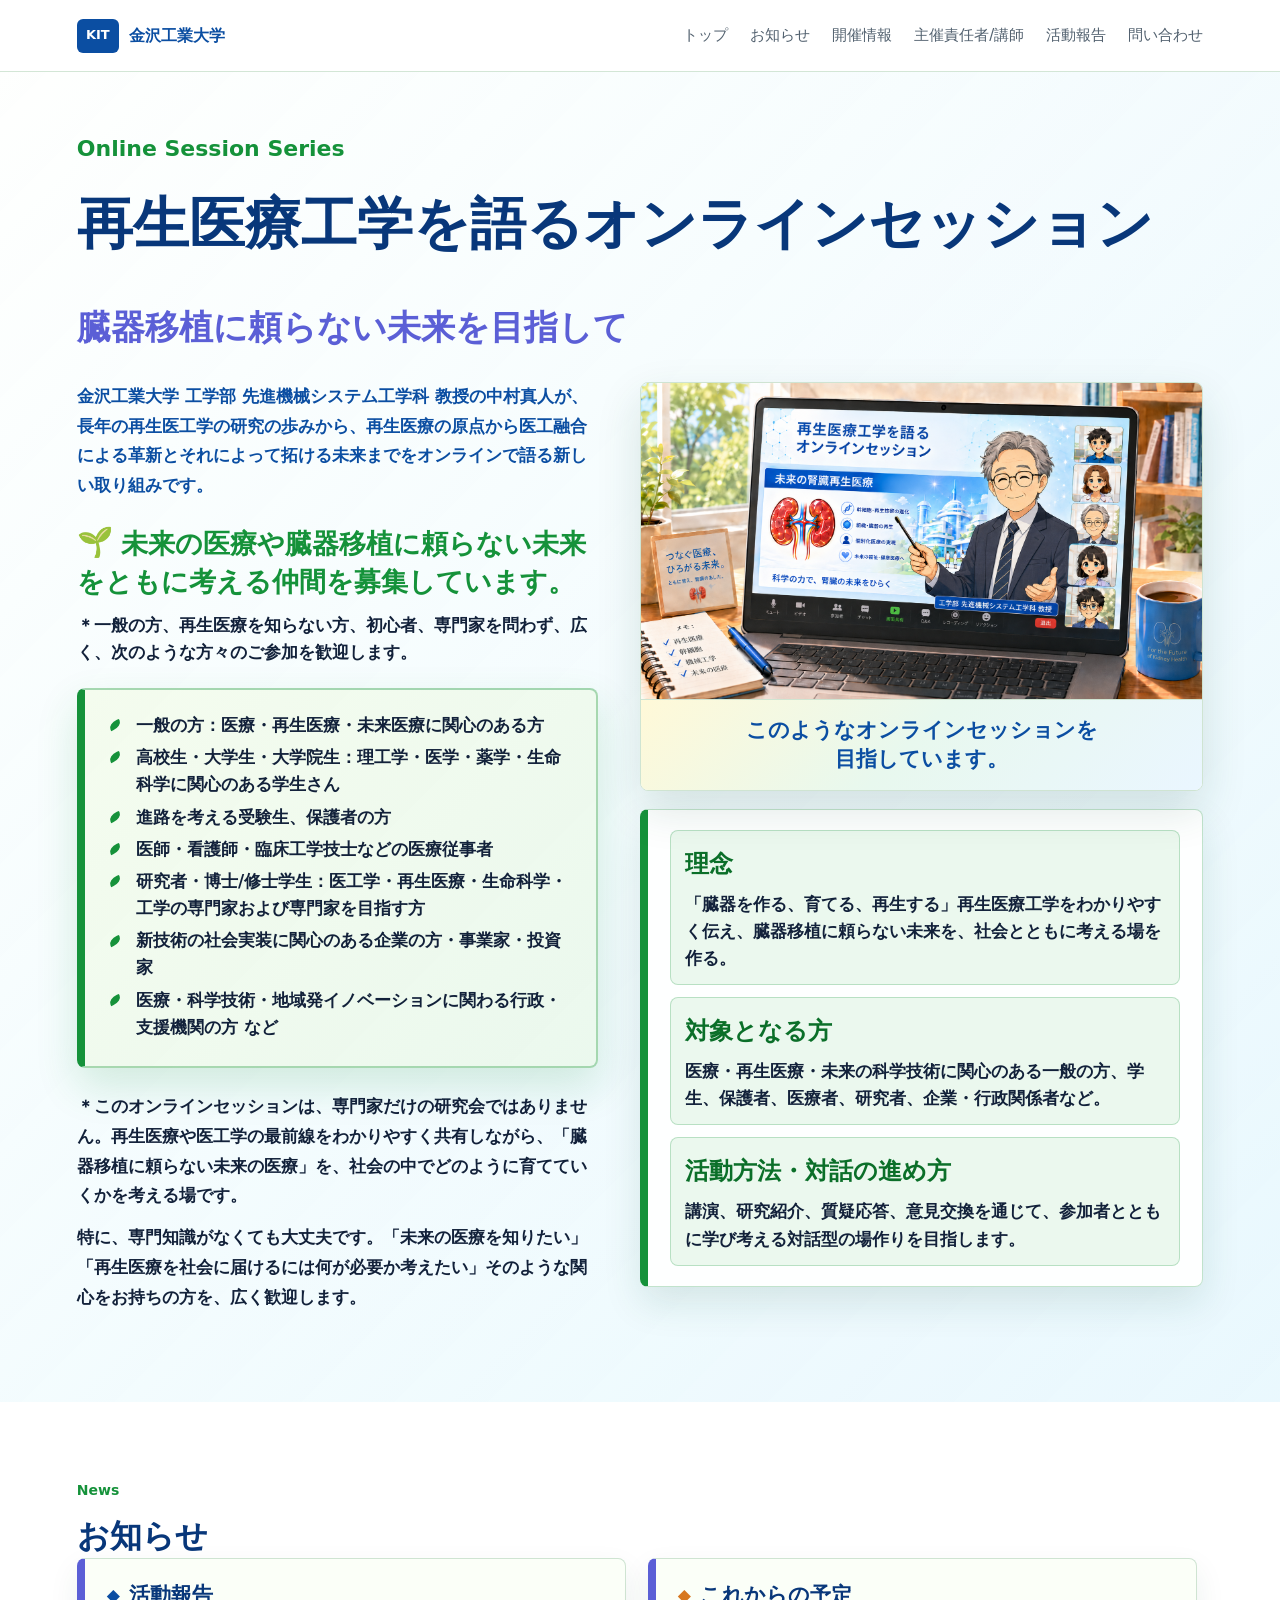
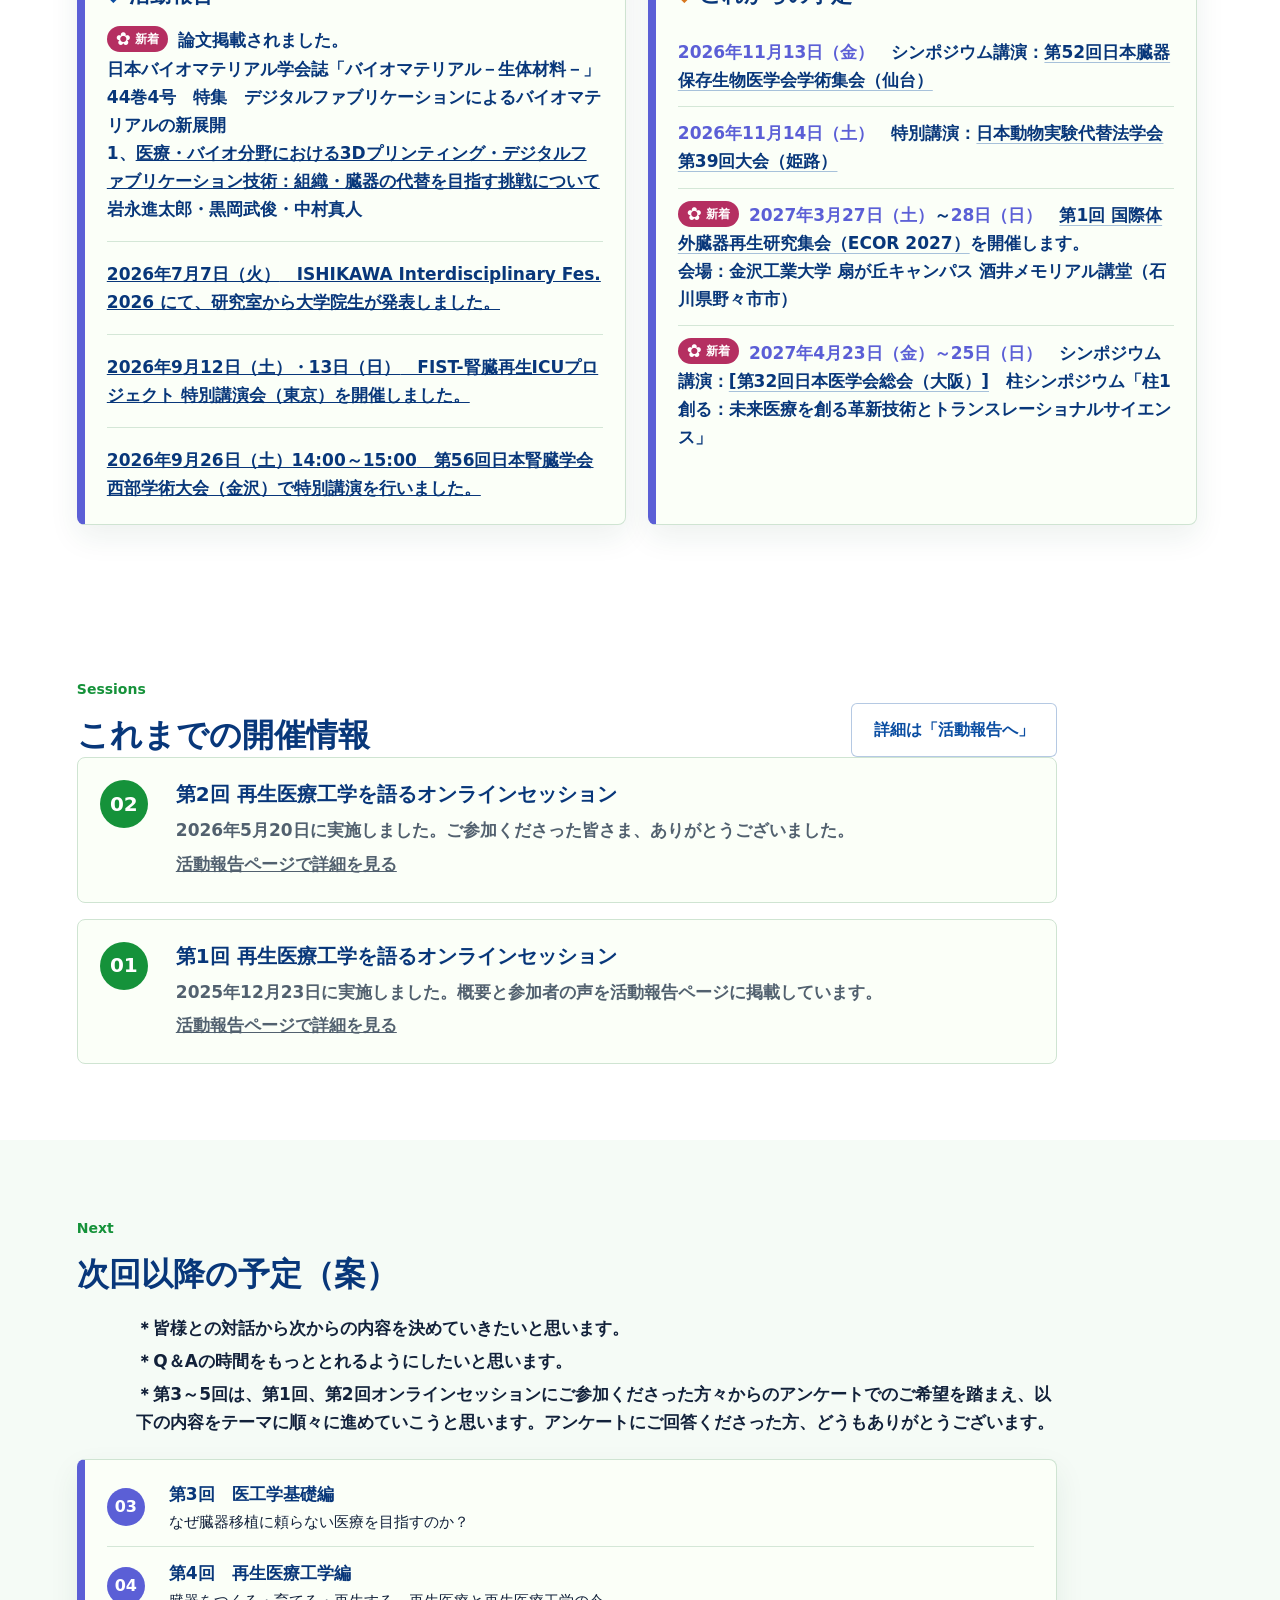
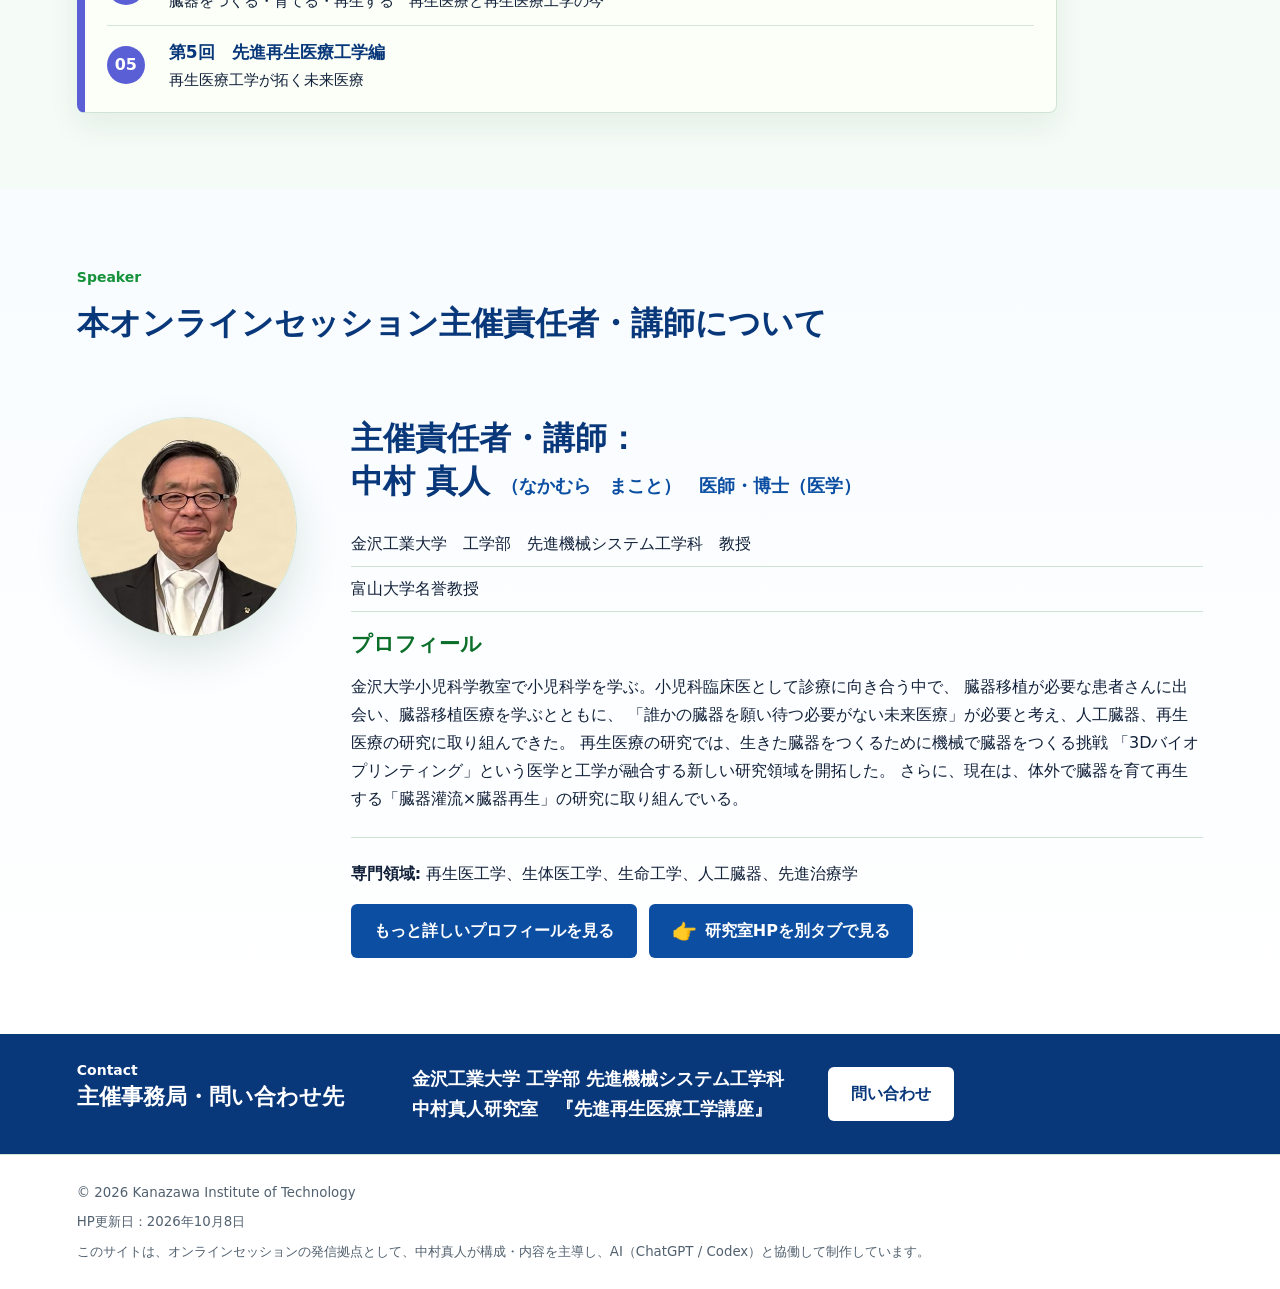
==== commit dbfe44a4: "Add biomaterials publication news and ECOR conference link" ====
--- a/index.html
+++ b/index.html
@@ -93,6 +93,9 @@
             <h3 id="news-reports-title"><span class="news-heading-mark report-mark" aria-hidden="true">◆</span>活動報告</h3>
             <div class="news-reports-list">
               <article class="news-report-item">
+                <p><span class="new-badge inline flower-new-badge"><span aria-hidden="true">✿</span> 新着</span>論文掲載されました。<br />日本バイオマテリアル学会誌「バイオマテリアル－生体材料－」44巻4号　特集　デジタルファブリケーションによるバイオマテリアルの新展開<br />1、<a href="https://kokuhoken.net/jsbm/public/journal.html" target="_blank" rel="noopener">医療・バイオ分野における3Dプリンティング・デジタルファブリケーション技術：組織・臓器の代替を目指す挑戦について</a>　岩永進太郎・黒岡武俊・中村真人</p>
+              </article>
+              <article class="news-report-item">
                 <p><a href="report-1.html#activity-ishikawa-fes"><time class="past-news-date" datetime="2026-07-07">2026年7月7日（火）</time>　ISHIKAWA Interdisciplinary Fes. 2026 にて、研究室から大学院生が発表しました。</a></p>
               </article>
               <article class="news-report-item">
@@ -113,7 +116,7 @@
                 <span><time datetime="2026-11-14">2026年11月14日（土）</time>　特別講演：<a href="https://jsaae39.secand.net/" target="_blank" rel="noopener">日本動物実験代替法学会 第39回大会（姫路）</a></span>
               </li>
               <li>
-                <span><span class="new-badge inline flower-new-badge"><span aria-hidden="true">✿</span> 新着</span><time datetime="2027-03-27">2027年3月27日（土）</time>～<time datetime="2027-03-28">28日（日）</time>　第1回 国際体外臓器再生研究集会（ECOR 2027）を開催します。<br />会場：金沢工業大学 扇が丘キャンパス 酒井メモリアル講堂（石川県野々市市）</span>
+                <span><span class="new-badge inline flower-new-badge"><span aria-hidden="true">✿</span> 新着</span><time datetime="2027-03-27">2027年3月27日（土）</time>～<time datetime="2027-03-28">28日（日）</time>　<a href="https://kitnakamulab.github.io/ECOR-2027/" target="_blank" rel="noopener">第1回 国際体外臓器再生研究集会（ECOR 2027）</a>を開催します。<br />会場：金沢工業大学 扇が丘キャンパス 酒井メモリアル講堂（石川県野々市市）</span>
               </li>
               <li>
                 <span><span class="new-badge inline flower-new-badge"><span aria-hidden="true">✿</span> 新着</span><time datetime="2027-04-23">2027年4月23日（金）～25日（日）</time>　シンポジウム講演：<a href="https://isoukai2027.jp/index.html" target="_blank" rel="noopener">[第32回日本医学会総会（大阪）]</a>　柱シンポジウム「柱1 創る：未来医療を創る革新技術とトランスレーショナルサイエンス」</span>
